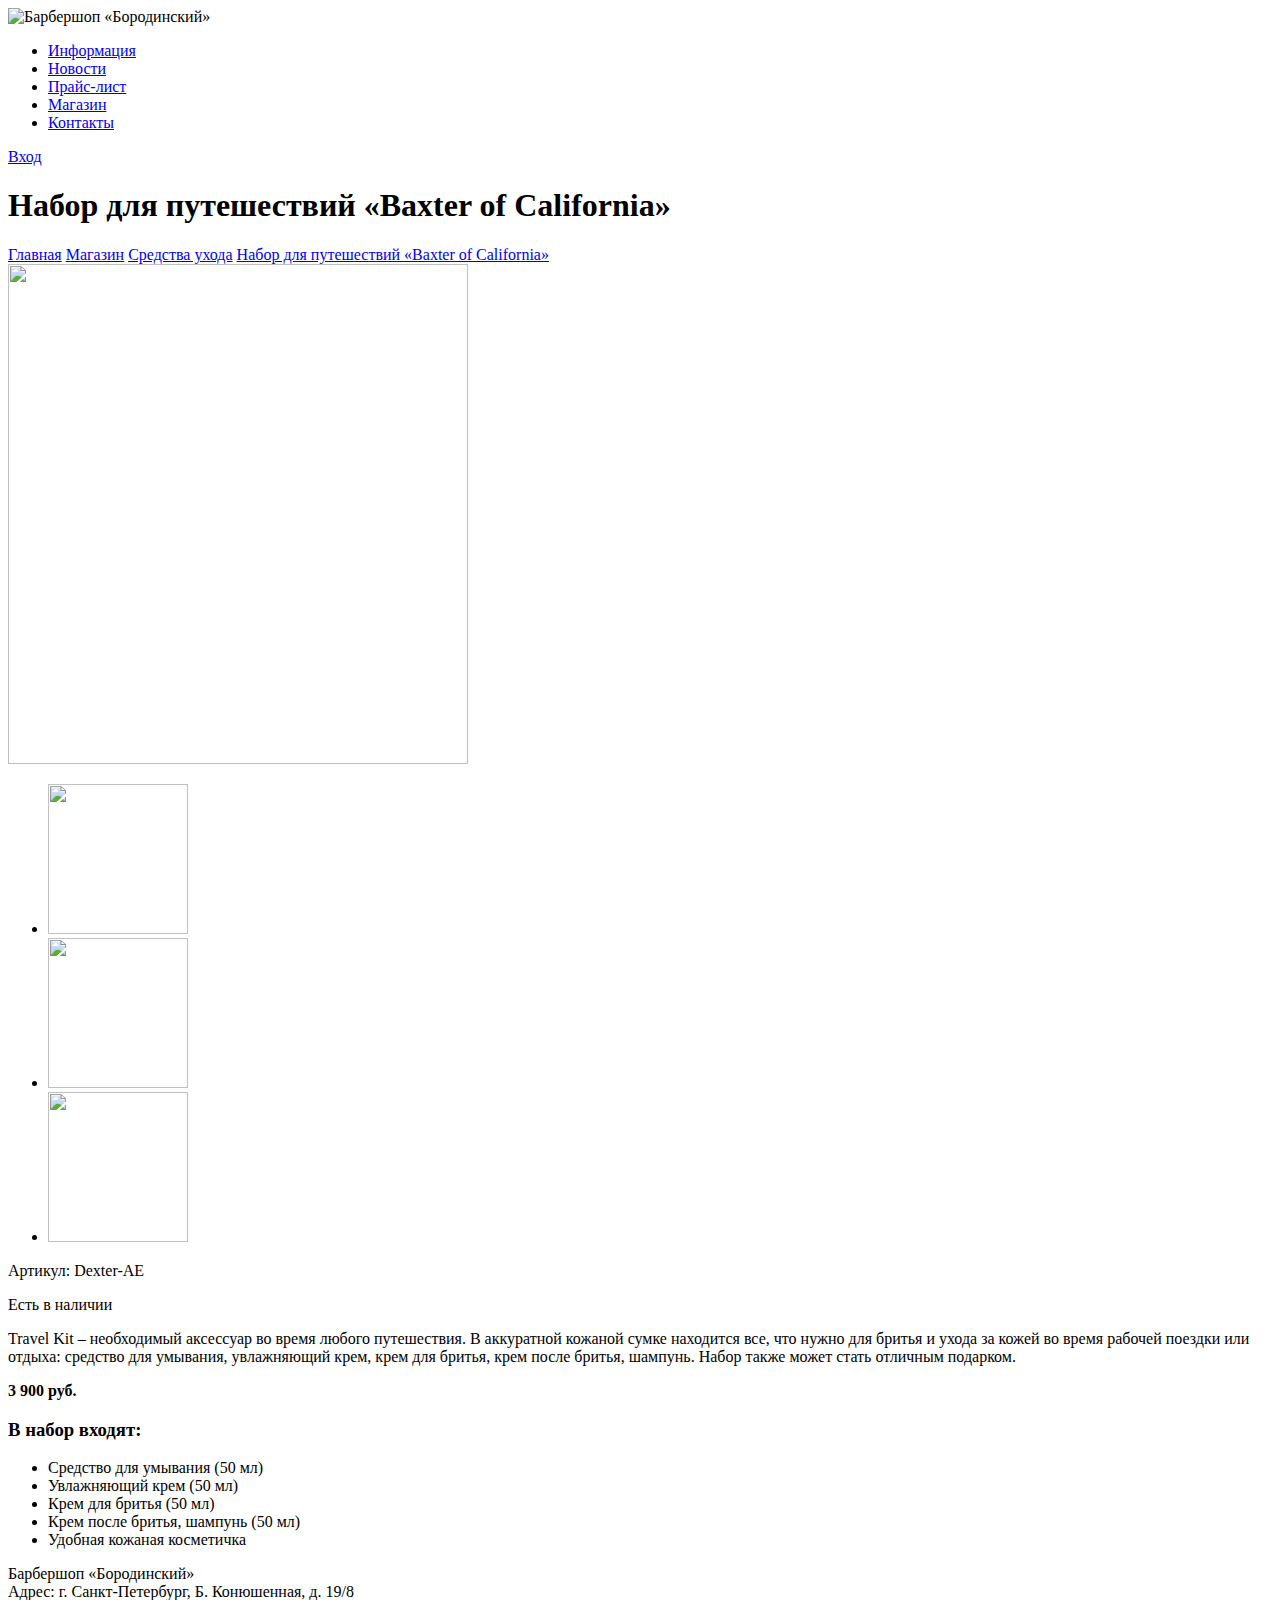
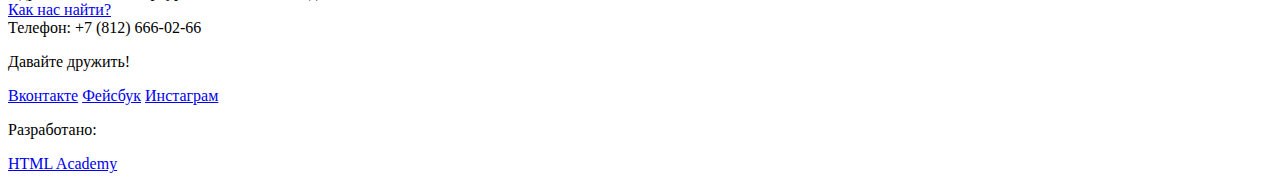
==== catalog-item.html @ a0b76734 "Базовая разметка в catalog-item, catalog, price" ====
<!DOCTYPE html>
<html lang="ru">
  <head>
    <meta charset="utf-8">
    <title>Описание товара</title>
  </head>
  <body>
    <header class="header">
      <div class="container">
        <div class="header-logo">
          <img src="http://placehold.it/130x30" width="130" height="30" alt="Барбершоп &laquo;Бородинский&raquo;">
        </div>
        <nav class="header-navigation">
          <ul>
            <li>
              <a href="#">Информация</a>
            </li>
            <li>
              <a href="#">Новости</a>
            </li>
            <li>
              <a href="#">Прайс-лист</a>
            </li>
            <li>
              <a href="#">Магазин</a>
            </li>
            <li>
              <a href="#">Контакты</a>
            </li>
          </ul>
         </nav>
        <div class="user-block">
          <a class="login" href="#">Вход</a>
        </div>
      </div>
    </header>
    <main class="container">
      <h1>Набор для путешествий &laquo;Baxter of California&raquo;</h1>
      <div class="breadcrumbs">
        <a href="#">Главная</a>
        <a href="#">Магазин</a>
        <a href="#">Средства ухода</a>
        <a class="active" href="#">Набор для путешествий &laquo;Baxter of California&raquo;</a>
      </div>
      <section class="gallery">
        <div class="big-photo">
          <img src="http://placehold.it/460x500" alt="" width="460" height="500">
        </div>
        <ul>
          <li>
            <a href="#"><img src="http://placehold.it/140x150" alt="" width="140" height="150"></a>
          </li>
          <li>
            <a href="#"><img src="http://placehold.it/140x150" alt="" width="140" height="150"</a>
          </li>
          <li>
            <a href="#"><img src="http://placehold.it/140x150" alt="" width="140" height="150"></a>
          </li>
        </ul>
      </section>
      <section class="item-description">
        <p class="item-article">Артикул: Dexter-AE</p>
        <p>Есть в наличии</p>
        <p>Travel Kit – необходимый аксессуар во время любого путешествия.
        В аккуратной кожаной сумке находится все, что нужно для бритья и ухода за кожей во время рабочей поездки или отдыха:
        средство для умывания, увлажняющий крем, крем для бритья, крем после бритья, шампунь.
        Набор также может стать отличным подарком.</p>
        <div class="item-price">
          <b>3 900 руб.</b>
          <a href="#"></a>
        </div>
      </section>
      <section class="item-products">
        <h3>В набор входят:</h3>
        <ul>
          <li>Средство для умывания (50 мл)</li>
          <li>Увлажняющий крем (50 мл)</li>
          <li>Крем для бритья (50 мл)</li>
          <li>Крем после бритья, шампунь (50 мл)</li>
          <li>Удобная кожаная косметичка</li>
        </ul>
      </section>
    </main>
    <footer class="main-footer">
      <div class="container">
        <section class="footer-contacts">
          Барбершоп &laquo;Бородинский&raquo;<br>
          Адрес: г. Санкт-Петербург, Б. Конюшенная, д. 19/8<br>
          <a href="#">Как нас найти?</a><br>
          Телефон: +7 (812) 666-02-66
        </section>
        <section class="footer-social">
          <p>Давайте дружить!</p>
          <a class="social-btn social-btn-vk" href="#">Вконтакте</a>
          <a class="social-btn social-btn-fb" href="#">Фейсбук</a>
          <a class="social-btn social-btn-inst" href="#">Инстаграм</a>
        </section>
        <section class="footer-copyright">
          <p>Разработано:</p>
          <a class="btn" href="https://htmlacademy.ru">HTML Academy</a>
        </section>
      </div>
    </footer>
  </body>
</html>
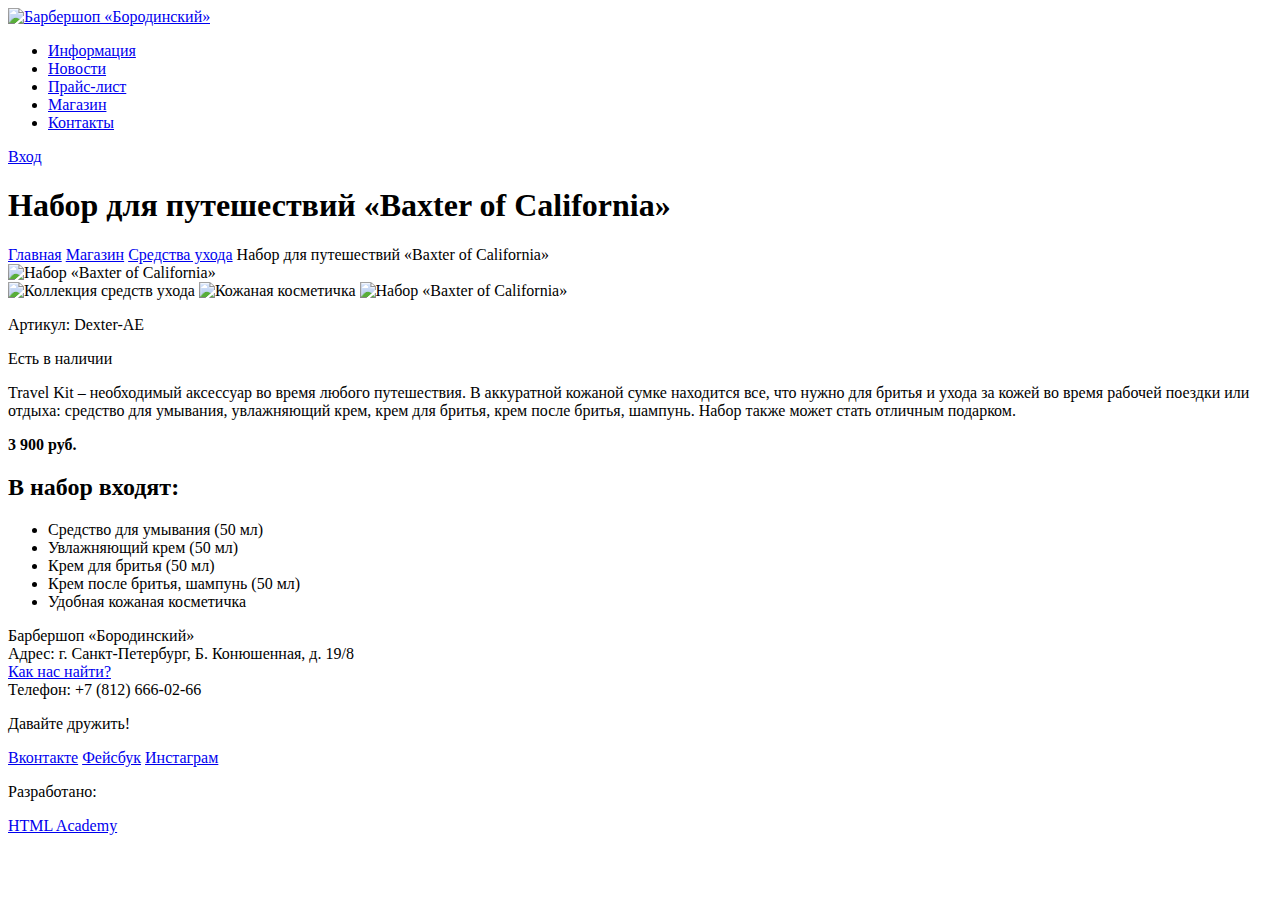
==== commit b90da3a7: "Исправления по замечаниям наставника (ссылки, alt и еще много всего)" ====
--- a/catalog-item.html
+++ b/catalog-item.html
@@ -2,13 +2,15 @@
 <html lang="ru">
   <head>
     <meta charset="utf-8">
-    <title>Описание товара</title>
+    <title>Набор для путешествий &laquo;Baxter of California&raquo;</title>
   </head>
   <body>
     <header class="header">
       <div class="container">
         <div class="header-logo">
-          <img src="http://placehold.it/130x30" width="130" height="30" alt="Барбершоп &laquo;Бородинский&raquo;">
+          <a href="index.html">
+            <img src="http://placehold.it/130x30" width="130" height="30" alt="Барбершоп &laquo;Бородинский&raquo;">
+          </a>
         </div>
         <nav class="header-navigation">
           <ul>
@@ -19,10 +21,10 @@
               <a href="#">Новости</a>
             </li>
             <li>
-              <a href="#">Прайс-лист</a>
+              <a href="price.html">Прайс-лист</a>
             </li>
             <li>
-              <a href="#">Магазин</a>
+              <a class="active" href="catalog.html">Магазин</a>
             </li>
             <li>
               <a href="#">Контакты</a>
@@ -37,26 +39,18 @@
     <main class="container">
       <h1>Набор для путешествий &laquo;Baxter of California&raquo;</h1>
       <div class="breadcrumbs">
-        <a href="#">Главная</a>
-        <a href="#">Магазин</a>
+        <a href="index.html">Главная</a>
+        <a href="catalog.html">Магазин</a>
         <a href="#">Средства ухода</a>
-        <a class="active" href="#">Набор для путешествий &laquo;Baxter of California&raquo;</a>
+        <a class="active">Набор для путешествий &laquo;Baxter of California&raquo;</a>
       </div>
       <section class="gallery">
-        <div class="big-photo">
-          <img src="http://placehold.it/460x500" alt="" width="460" height="500">
+        <img src="http://placehold.it/460x500" alt="Набор &laquo;Baxter of California&raquo;" width="460" height="500">
+        <div class="thumbs">
+          <img src="http://placehold.it/140x150" alt="Коллекция средств ухода" width="140" height="150">
+          <img src="http://placehold.it/140x150" alt="Кожаная косметичка" width="140" height="150">
+          <img src="http://placehold.it/140x150" alt="Набор &laquo;Baxter of California&raquo;" width="140" height="150">
         </div>
-        <ul>
-          <li>
-            <a href="#"><img src="http://placehold.it/140x150" alt="" width="140" height="150"></a>
-          </li>
-          <li>
-            <a href="#"><img src="http://placehold.it/140x150" alt="" width="140" height="150"</a>
-          </li>
-          <li>
-            <a href="#"><img src="http://placehold.it/140x150" alt="" width="140" height="150"></a>
-          </li>
-        </ul>
       </section>
       <section class="item-description">
         <p class="item-article">Артикул: Dexter-AE</p>
@@ -71,7 +65,7 @@
         </div>
       </section>
       <section class="item-products">
-        <h3>В набор входят:</h3>
+        <h2>В набор входят:</h2>
         <ul>
           <li>Средство для умывания (50 мл)</li>
           <li>Увлажняющий крем (50 мл)</li>
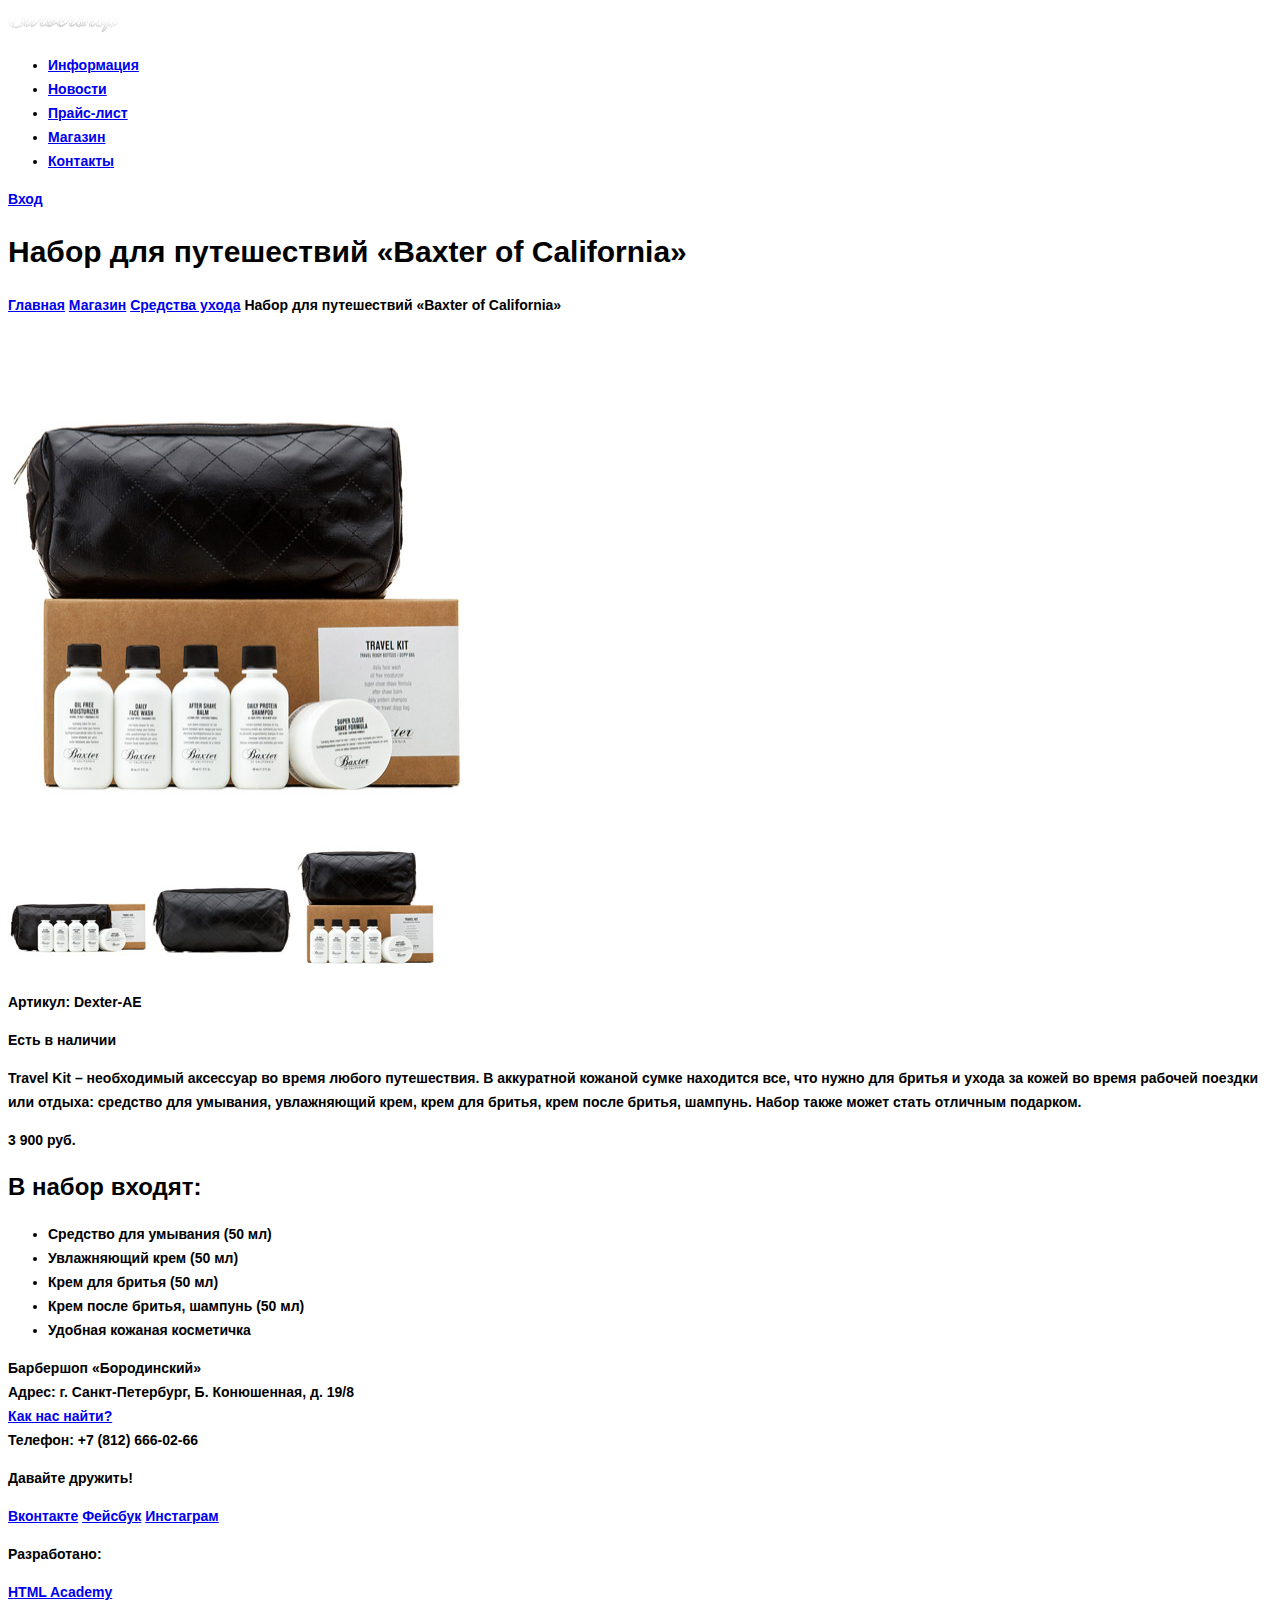
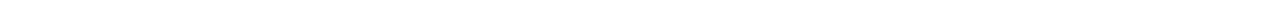
==== commit 89389d8d: "Графика, style.css" ====
--- a/catalog-item.html
+++ b/catalog-item.html
@@ -3,13 +3,14 @@
   <head>
     <meta charset="utf-8">
     <title>Набор для путешествий &laquo;Baxter of California&raquo;</title>
+    <link href="css/style.css" rel="stylesheet">
   </head>
   <body>
     <header class="header">
       <div class="container">
         <div class="header-logo">
           <a href="index.html">
-            <img src="http://placehold.it/130x30" width="130" height="30" alt="Барбершоп &laquo;Бородинский&raquo;">
+            <img src="img/header-logo.png" width="111" height="24" alt="Барбершоп &laquo;Бородинский&raquo;">
           </a>
         </div>
         <nav class="header-navigation">
@@ -45,11 +46,11 @@
         <a class="active">Набор для путешествий &laquo;Baxter of California&raquo;</a>
       </div>
       <section class="gallery">
-        <img src="http://placehold.it/460x500" alt="Набор &laquo;Baxter of California&raquo;" width="460" height="500">
+        <img src="img/item-big-photo.jpg" alt="Набор &laquo;Baxter of California&raquo;" width="460" height="496">
         <div class="thumbs">
-          <img src="http://placehold.it/140x150" alt="Коллекция средств ухода" width="140" height="150">
-          <img src="http://placehold.it/140x150" alt="Кожаная косметичка" width="140" height="150">
-          <img src="http://placehold.it/140x150" alt="Набор &laquo;Baxter of California&raquo;" width="140" height="150">
+          <img src="img/thumbnail-1.jpg" alt="Коллекция средств ухода" width="140" height="149">
+          <img src="img/thumbnail-2.jpg" alt="Кожаная косметичка" width="140" height="149">
+          <img src="img/thumbnail-3.jpg" alt="Набор &laquo;Baxter of California&raquo;" width="140" height="149">
         </div>
       </section>
       <section class="item-description">
--- a/css/style.css
+++ b/css/style.css
@@ -0,0 +1,23 @@
+body {
+  font-size: 14px;
+  line-height: 24px;
+  color: #000000;
+  font-weight: bold;
+  font-family: "PT Sans Narrow", sans-serif;
+}
+
+h1 {
+  font-size: 30px;
+  line-height: 42px;
+  color: #000000;
+  font-weight: bold;
+  font-family: "PT Sans Narrow", sans-serif;
+}
+
+h2 {
+  font-size: 24px;
+  line-height: 30px;
+  color: #000000;
+  font-weight: bold;
+  font-family: "PT Sans Narrow", sans-serif;
+}
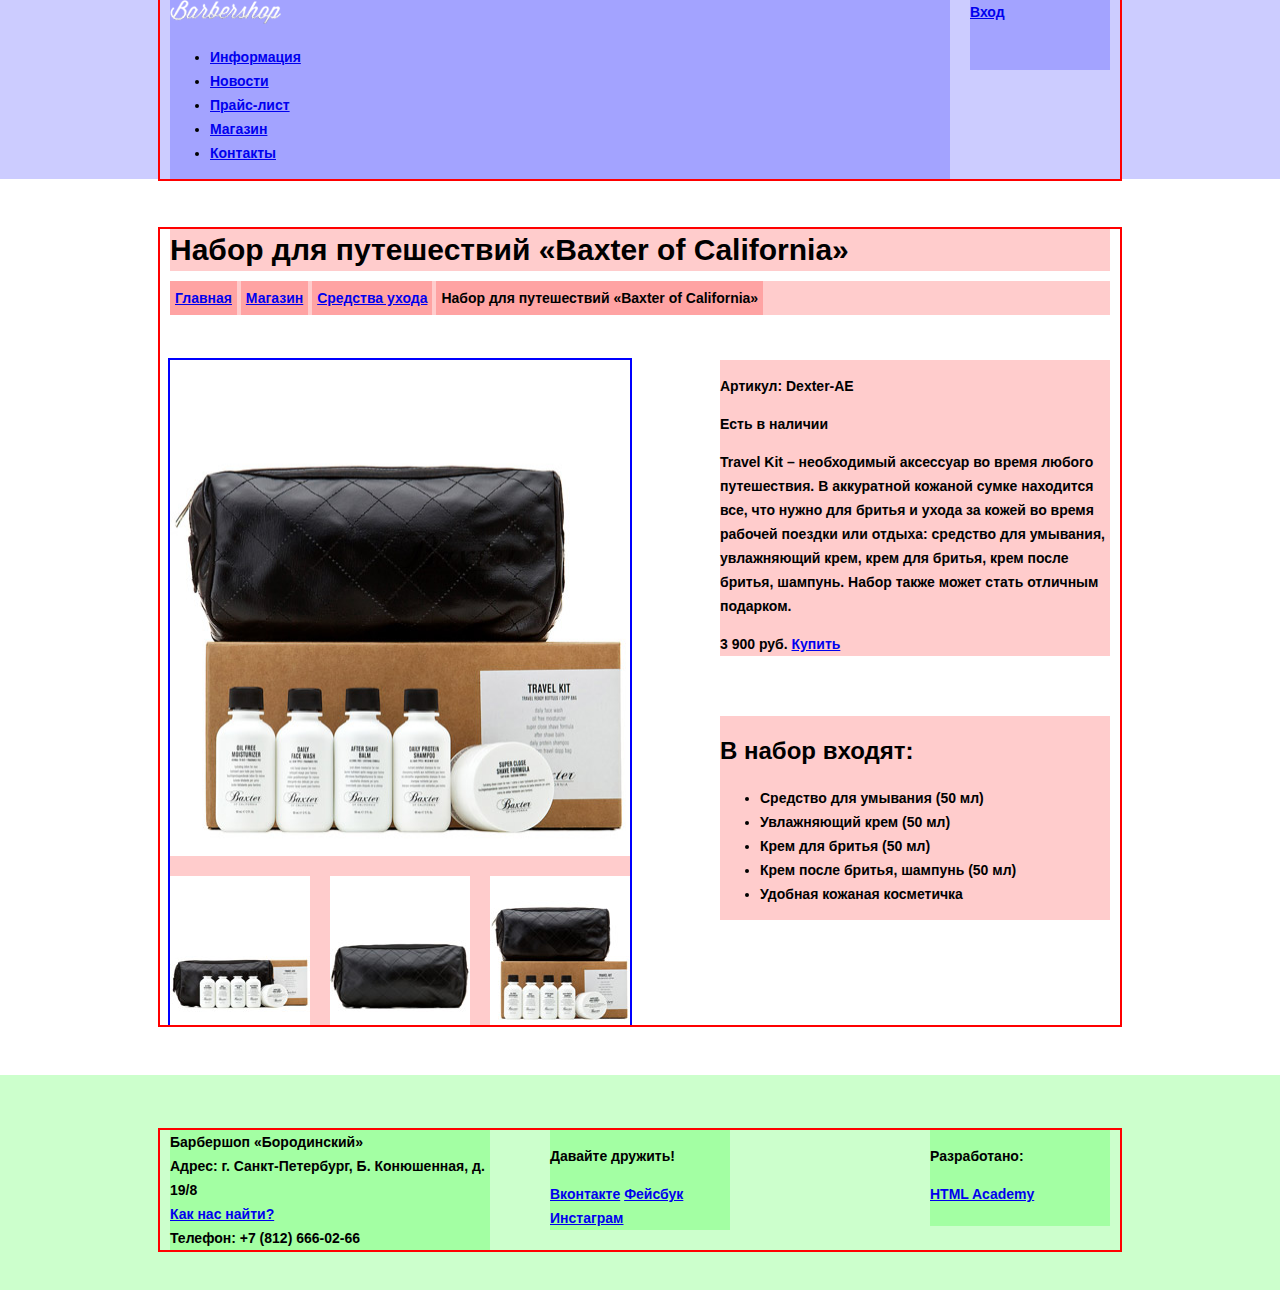
==== commit 4b6cb783: "Сетка для страниц каталога и товара" ====
--- a/catalog-item.html
+++ b/catalog-item.html
@@ -3,17 +3,18 @@
   <head>
     <meta charset="utf-8">
     <title>Набор для путешествий &laquo;Baxter of California&raquo;</title>
+    <link href="css/normalize.css" rel="stylesheet">
     <link href="css/style.css" rel="stylesheet">
   </head>
   <body>
     <header class="header">
-      <div class="container">
-        <div class="header-logo">
-          <a href="index.html">
-            <img src="img/header-logo.png" width="111" height="24" alt="Барбершоп &laquo;Бородинский&raquo;">
-          </a>
-        </div>
+      <div class="container clearfix">
         <nav class="header-navigation">
+          <div class="header-logo">
+            <a href="index.html">
+              <img src="img/header-logo.png" width="111" height="24" alt="Барбершоп &laquo;Бородинский&raquo;">
+            </a>
+          </div>
           <ul>
             <li>
               <a href="#">Информация</a>
@@ -37,7 +38,7 @@
         </div>
       </div>
     </header>
-    <main class="container">
+    <main class="container clearfix">
       <h1>Набор для путешествий &laquo;Baxter of California&raquo;</h1>
       <div class="breadcrumbs">
         <a href="index.html">Главная</a>
@@ -46,11 +47,11 @@
         <a class="active">Набор для путешествий &laquo;Baxter of California&raquo;</a>
       </div>
       <section class="gallery">
-        <img src="img/item-big-photo.jpg" alt="Набор &laquo;Baxter of California&raquo;" width="460" height="496">
+        <img src="img/catalog-item/item-big-photo.jpg" alt="Набор &laquo;Baxter of California&raquo;" width="460" height="496">
         <div class="thumbs">
-          <img src="img/thumbnail-1.jpg" alt="Коллекция средств ухода" width="140" height="149">
-          <img src="img/thumbnail-2.jpg" alt="Кожаная косметичка" width="140" height="149">
-          <img src="img/thumbnail-3.jpg" alt="Набор &laquo;Baxter of California&raquo;" width="140" height="149">
+          <img src="img/catalog-item/thumbnail-1.jpg" alt="Коллекция средств ухода" width="140" height="149">
+          <img src="img/catalog-item/thumbnail-2.jpg" alt="Кожаная косметичка" width="140" height="149">
+          <img src="img/catalog-item/thumbnail-3.jpg" alt="Набор &laquo;Baxter of California&raquo;" width="140" height="149">
         </div>
       </section>
       <section class="item-description">
@@ -62,7 +63,7 @@
         Набор также может стать отличным подарком.</p>
         <div class="item-price">
           <b>3 900 руб.</b>
-          <a href="#"></a>
+          <a href="#">Купить</a>
         </div>
       </section>
       <section class="item-products">
@@ -77,7 +78,7 @@
       </section>
     </main>
     <footer class="main-footer">
-      <div class="container">
+      <div class="container clearfix">
         <section class="footer-contacts">
           Барбершоп &laquo;Бородинский&raquo;<br>
           Адрес: г. Санкт-Петербург, Б. Конюшенная, д. 19/8<br>
--- a/css/style.css
+++ b/css/style.css
@@ -1,4 +1,6 @@
 body {
+  margin: 0;
+  padding: 0;
   font-size: 14px;
   line-height: 24px;
   color: #000000;
@@ -7,17 +9,191 @@
 }
 
 h1 {
+  margin: 0;
   font-size: 30px;
   line-height: 42px;
-  color: #000000;
-  font-weight: bold;
-  font-family: "PT Sans Narrow", sans-serif;
 }
 
 h2 {
   font-size: 24px;
   line-height: 30px;
+}
+
+.clearfix::after {
+  content: "";
+  display: block;
+  clear: both;
+}
+
+.container {
+  width: 940px;
+  margin: 0 auto;
+  padding: 0 10px;
+  outline: 2px solid red;
+}
+
+.header {
+  margin-bottom: 50px;
+  background-color: rgba(0, 0, 255, 0.2);
+}
+
+.header-navigation {
+  float: left;
+  width: 780px;
+  background-color: rgba(0, 0, 255, 0.2);
+}
+
+.user-block {
+  float: right;
+  width: 140px;
+  min-height: 70px;
+  background-color: rgba(0, 0, 255, 0.2);
+}
+
+.container h1 {
+  margin-bottom: 10px;
+  background-color: rgba(255, 0, 0, 0.2);
+}
+
+.breadcrumbs {
+  margin-bottom: 45px;
+  background-color: rgba(255, 0, 0, 0.2);
+}
+
+.breadcrumbs a {
+  display: inline-block;
+  padding: 5px;
+  background-color: rgba(255, 0, 0, 0.2);
+}
+
+.gallery {
+  float: left;
+  width: 460px;
+  outline: 2px solid blue;
+  background-color: rgba(255, 0, 0, 0.2);
+}
+.gallery > img {
+  display: block;
+  margin-bottom: 20px;
+}
+
+.thumbs {
+  font-size: 0;
+  line-height: 0;
+}
+
+.thumbs img {
+  margin-right: 20px;
+}
+
+.thumbs img:last-child {
+  margin-right: 0;
+}
+
+.item-description {
+  float: right;
+  width:390px;
+  margin-bottom: 60px;
+  background-color: rgba(255, 0, 0, 0.2);
+}
+
+.item-products {
+  float: right;
+  width:390px;
+  background-color: rgba(255, 0, 0, 0.2);
+}
+
+.filter-form {
+  background-color: rgba(255, 0, 0, 0.2);
+}
+
+.filter-form form {
+  float:left;
+  width: 220px;
+  margin-right: 20px;
+  outline: 2px solid red;
+}
+
+.found-items {
+  float: right;
+  width: 700px;
+  outline: 2px solid blue;
+  font-size: 0;
+}
+
+.catalog-item h2 {
+  font-size: 14px;
+  line-height: 18px;
+}
+
+.found-items .catalog-item {
+  display: inline-block;
+  vertical-align: top;
+  width: 220px;
+  height: 290px;
+  margin-right: 20px;
+  margin-bottom: 20px;
+  outline: 1px solid black;
+  font-size: 14px;
+}
+
+.found-items .catalog-item:nth-child(3n) {
+  margin-right: 0;
+}
+
+.paginator {
+  margin-top: 25px;
+  font-size: 0px;
+  background-color: rgba(0, 0, 255, 0.3);
+}
+
+.paginator a {
+  display: inline-block;
+  margin-right: 7px;
+  height: 21px;
+  min-width: 21px;
+  padding: 11px;
+  text-align: center;
+  vertical-align: middle;
+  line-height: 18px;
+  text-decoration: none;
+  font-size: 14px;
+  color: #ffffff;
+  background-color: #000000;
+}
+
+.paginator .current {
   color: #000000;
-  font-weight: bold;
-  font-family: "PT Sans Narrow", sans-serif;
+  background-color: #ffffff;
 }
+
+.main-footer {
+  margin-top: 50px;
+  padding-top: 55px;
+  padding-bottom: 40px;
+  background-color: rgba(0, 255, 0, 0.2);
+}
+
+.footer-contacts {
+  float: left;
+  width: 320px;
+  margin-right: 60px;
+  background-color: rgba(0, 255, 0, 0.2);
+  min-height: 96px;
+}
+
+.footer-social {
+  float: left;
+  width: 180px;
+  background-color: rgba(0, 255, 0, 0.2);
+  min-height: 96px;
+}
+
+
+.footer-copyright {
+  float: right;
+  width: 180px;
+  min-height: 90px;
+  background-color: rgba(0, 255, 0, 0.2);
+  min-height: 96px;
+}
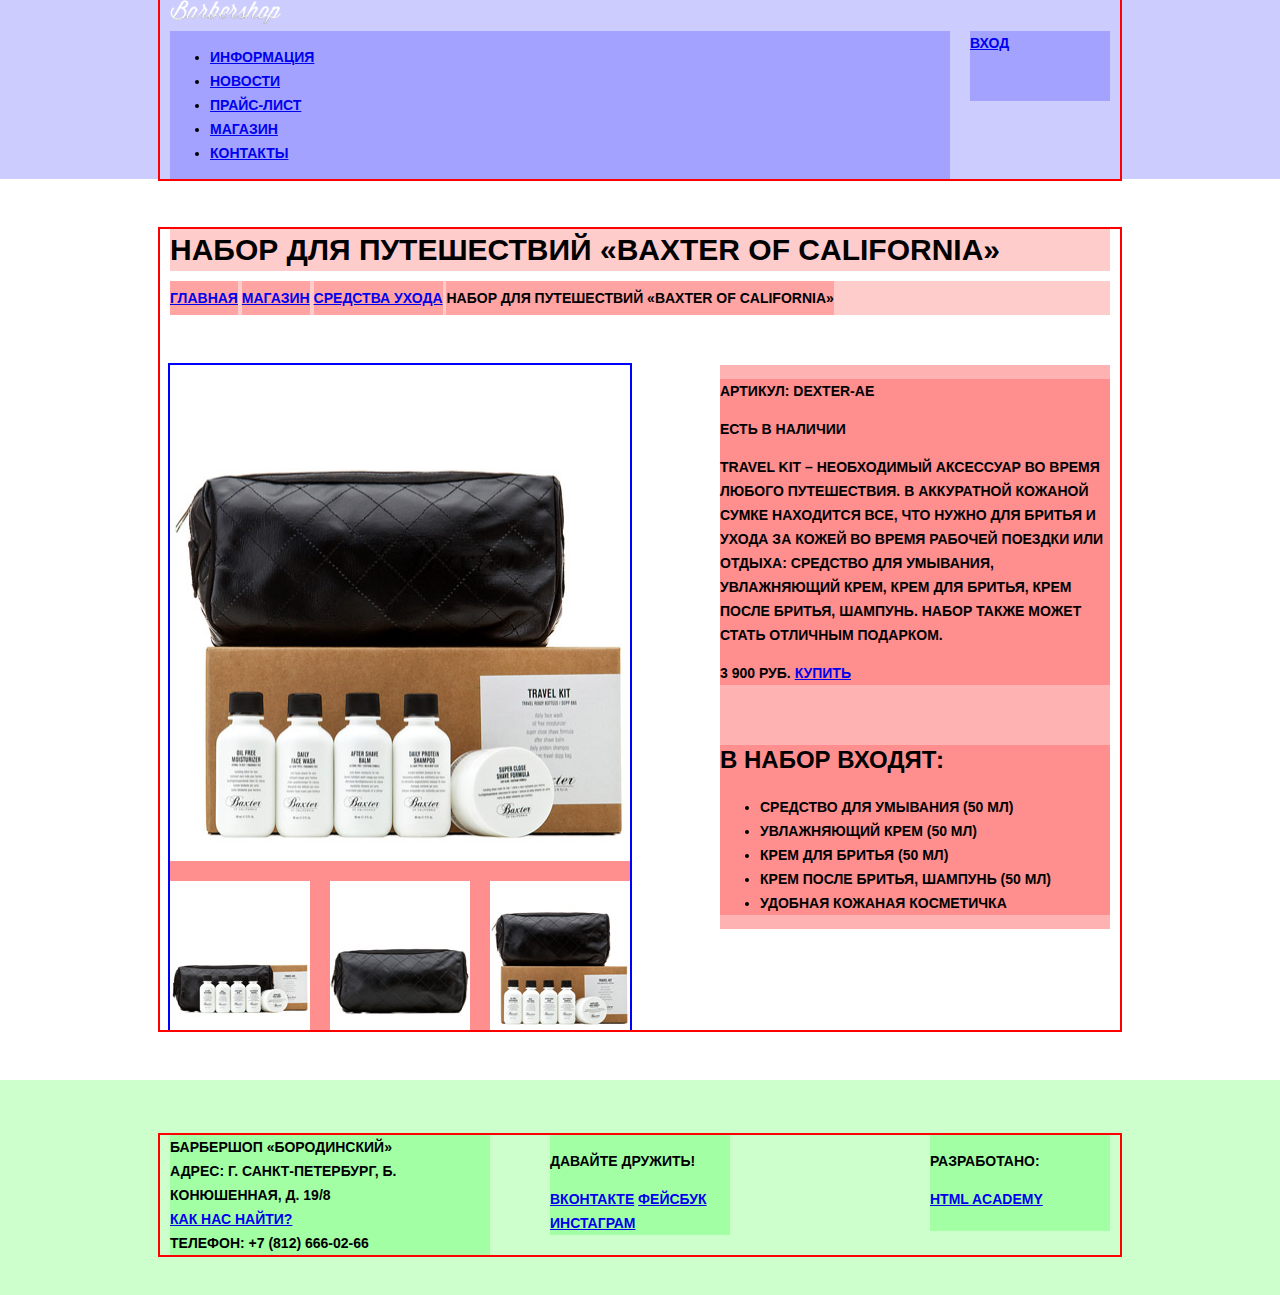
==== commit f179aa94: "Вёрстка price.html и правки по замечаниям" ====
--- a/catalog-item.html
+++ b/catalog-item.html
@@ -9,12 +9,12 @@
   <body>
     <header class="header">
       <div class="container clearfix">
+        <div class="header-logo">
+          <a href="index.html">
+            <img src="img/header-logo.png" width="111" height="24" alt="Барбершоп &laquo;Бородинский&raquo;">
+          </a>
+        </div>
         <nav class="header-navigation">
-          <div class="header-logo">
-            <a href="index.html">
-              <img src="img/header-logo.png" width="111" height="24" alt="Барбершоп &laquo;Бородинский&raquo;">
-            </a>
-          </div>
           <ul>
             <li>
               <a href="#">Информация</a>
@@ -39,43 +39,45 @@
       </div>
     </header>
     <main class="container clearfix">
-      <h1>Набор для путешествий &laquo;Baxter of California&raquo;</h1>
-      <div class="breadcrumbs">
-        <a href="index.html">Главная</a>
-        <a href="catalog.html">Магазин</a>
-        <a href="#">Средства ухода</a>
-        <a class="active">Набор для путешествий &laquo;Baxter of California&raquo;</a>
-      </div>
+      <h1 class="main-title">Набор для путешествий &laquo;Baxter of California&raquo;</h1>
+      <ul class="breadcrumbs">
+        <li><a href="index.html">Главная</a></li>
+        <li><a href="catalog.html">Магазин</a></li>
+        <li><a href="#">Средства ухода</a></li>
+        <li><a class="active">Набор для путешествий &laquo;Baxter of California&raquo;</a></li>
+      </ul>
       <section class="gallery">
-        <img src="img/catalog-item/item-big-photo.jpg" alt="Набор &laquo;Baxter of California&raquo;" width="460" height="496">
+        <img class="big-photo" src="img/catalog-item/item-big-photo.jpg" alt="Набор &laquo;Baxter of California&raquo;" width="460" height="496">
         <div class="thumbs">
           <img src="img/catalog-item/thumbnail-1.jpg" alt="Коллекция средств ухода" width="140" height="149">
           <img src="img/catalog-item/thumbnail-2.jpg" alt="Кожаная косметичка" width="140" height="149">
           <img src="img/catalog-item/thumbnail-3.jpg" alt="Набор &laquo;Baxter of California&raquo;" width="140" height="149">
         </div>
       </section>
-      <section class="item-description">
-        <p class="item-article">Артикул: Dexter-AE</p>
-        <p>Есть в наличии</p>
-        <p>Travel Kit – необходимый аксессуар во время любого путешествия.
-        В аккуратной кожаной сумке находится все, что нужно для бритья и ухода за кожей во время рабочей поездки или отдыха:
-        средство для умывания, увлажняющий крем, крем для бритья, крем после бритья, шампунь.
-        Набор также может стать отличным подарком.</p>
-        <div class="item-price">
-          <b>3 900 руб.</b>
-          <a href="#">Купить</a>
-        </div>
-      </section>
-      <section class="item-products">
-        <h2>В набор входят:</h2>
-        <ul>
-          <li>Средство для умывания (50 мл)</li>
-          <li>Увлажняющий крем (50 мл)</li>
-          <li>Крем для бритья (50 мл)</li>
-          <li>Крем после бритья, шампунь (50 мл)</li>
-          <li>Удобная кожаная косметичка</li>
-        </ul>
-      </section>
+      <div class="item-about">
+        <section class="item-description">
+          <p class="item-article">Артикул: Dexter-AE</p>
+          <p class="item-available">Есть в наличии</p>
+          <p class="item-features">Travel Kit – необходимый аксессуар во время любого путешествия.
+          В аккуратной кожаной сумке находится все, что нужно для бритья и ухода за кожей во время рабочей поездки или отдыха:
+          средство для умывания, увлажняющий крем, крем для бритья, крем после бритья, шампунь.
+          Набор также может стать отличным подарком.</p>
+          <div class="item-price">
+            <b>3 900 руб.</b>
+            <a href="#">Купить</a>
+          </div>
+        </section>
+        <section class="item-products">
+          <h2>В набор входят:</h2>
+          <ul>
+            <li>Средство для умывания (50 мл)</li>
+            <li>Увлажняющий крем (50 мл)</li>
+            <li>Крем для бритья (50 мл)</li>
+            <li>Крем после бритья, шампунь (50 мл)</li>
+            <li>Удобная кожаная косметичка</li>
+          </ul>
+        </section>
+      </div>
     </main>
     <footer class="main-footer">
       <div class="container clearfix">
--- a/css/style.css
+++ b/css/style.css
@@ -6,6 +6,7 @@
   color: #000000;
   font-weight: bold;
   font-family: "PT Sans Narrow", sans-serif;
+  text-transform: uppercase;
 }
 
 h1 {
@@ -21,7 +22,7 @@
 
 .clearfix::after {
   content: "";
-  display: block;
+  display: table;
   clear: both;
 }
 
@@ -50,56 +51,72 @@
   background-color: rgba(0, 0, 255, 0.2);
 }
 
-.container h1 {
+.main-title {
   margin-bottom: 10px;
   background-color: rgba(255, 0, 0, 0.2);
 }
 
 .breadcrumbs {
-  margin-bottom: 45px;
+  padding: 0;
+  margin: 0;
+  margin-bottom: 50px;
+  background-color: rgba(255, 0, 0, 0.2);
+}
+
+.breadcrumbs li {
+  display: inline-block;
+  vertical-align: top;
+  padding: 0px;
   background-color: rgba(255, 0, 0, 0.2);
 }
 
 .breadcrumbs a {
-  display: inline-block;
-  padding: 5px;
-  background-color: rgba(255, 0, 0, 0.2);
+  display: block;
+  padding: 5px 0;
 }
 
 .gallery {
   float: left;
-  width: 460px;
   outline: 2px solid blue;
-  background-color: rgba(255, 0, 0, 0.2);
-}
-.gallery > img {
+  max-width: 500px;
+  background-color: rgba(255, 0, 0, 0.2);
+}
+
+.gallery .big-photo {
   display: block;
-  margin-bottom: 20px;
+  margin: 0 auto;
 }
 
 .thumbs {
   font-size: 0;
   line-height: 0;
+  text-align: center;
+  background-color: rgba(255, 0, 0, 0.3);
 }
 
 .thumbs img {
+  display: inline-block;
+  vertical-align: top;
   margin-right: 20px;
-}
-
-.thumbs img:last-child {
+  margin-top: 20px;
+}
+
+.thumbs img:nth-child(3n) {
   margin-right: 0;
 }
 
+.item-about {
+  float: right;
+  width:390px;
+  background-color: rgba(255, 0, 0, 0.3);
+}
+
 .item-description {
-  float: right;
-  width:390px;
   margin-bottom: 60px;
   background-color: rgba(255, 0, 0, 0.2);
 }
 
 .item-products {
-  float: right;
-  width:390px;
   background-color: rgba(255, 0, 0, 0.2);
 }
 
@@ -116,7 +133,7 @@
 
 .found-items {
   float: right;
-  width: 700px;
+  max-width: 700px;
   outline: 2px solid blue;
   font-size: 0;
 }
@@ -129,8 +146,9 @@
 .found-items .catalog-item {
   display: inline-block;
   vertical-align: top;
-  width: 220px;
-  height: 290px;
+  overflow: hidden;
+  max-width: 220px;
+  min-height: 290px;
   margin-right: 20px;
   margin-bottom: 20px;
   outline: 1px solid black;
@@ -167,6 +185,94 @@
   background-color: #ffffff;
 }
 
+.title {
+  margin-top: -10px;
+  margin-bottom: 63px;
+  padding: 0;
+  font-size: 48px;
+  line-height: 48px;
+  text-align: center;
+  background-color: rgba(255, 0, 0, 0.3);
+}
+
+.price-content {
+  background-color: rgba(255, 0, 0, 0.2);
+}
+
+.price-content-left {
+  float: left;
+  width: 240px;
+  outline: 2px solid red;
+}
+
+.products-list {
+  margin: 0;
+  margin-top: -7px;
+  padding: 0;
+  list-style: none;
+}
+
+.products-list li {
+  margin-bottom: 14px;
+}
+
+.price-content-right {
+  float: right;
+  width: 460px;
+  outline: 2px solid red;
+}
+
+.price-list {
+  width: 100%;
+  border-collapse: collapse;
+}
+
+.price-list td {
+  width: 50%;
+  border: 2px solid black;
+}
+
+tr td:first-child {
+  padding-top: 10px;
+  padding-bottom: 10px;
+  padding-left: 15px;
+  line-height: 19px;
+}
+
+tr td:last-child {
+  text-align: center;
+}
+
+.price-content-bottom {
+  outline: 2px solid red;
+  margin-top: 50px;
+}
+
+.paragraph-left, .paragraph-right {
+  display: block;
+  width: 390px;
+  float: left;
+  padding: 0;
+  margin-top: -7px;
+  background-color: rgba(255, 0, 0, 0.5);
+}
+
+.paragraph-left {
+  margin-right: 90px;
+}
+
+.paragraph-right {
+  width: 380px;
+}
+
+.price-content-left h2,
+.price-content-right h2,
+.price-content-bottom h2 {
+  margin: 0;
+  margin-bottom: 33px;
+  background-color: rgba(255, 0, 0, 0.5);
+}
+
 .main-footer {
   margin-top: 50px;
   padding-top: 55px;
@@ -189,7 +295,6 @@
   min-height: 96px;
 }
 
-
 .footer-copyright {
   float: right;
   width: 180px;
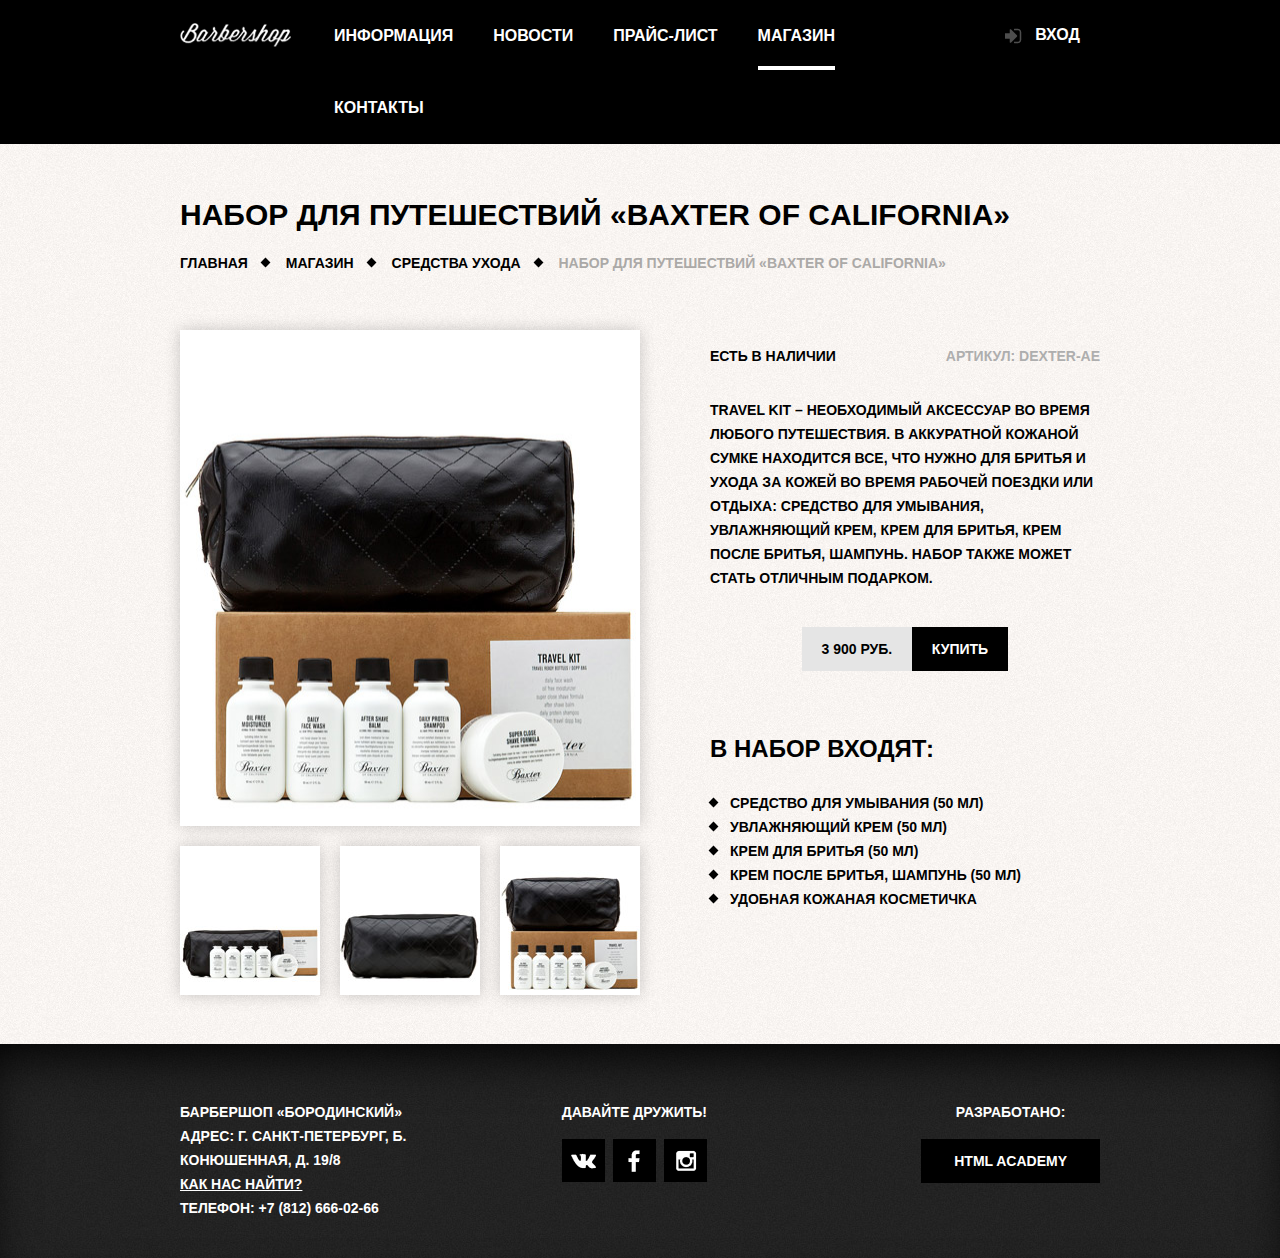
==== commit 79f47733: "Оформление декоративных элементов и состояний ссылок и кнопок." ====
--- a/catalog-item.html
+++ b/catalog-item.html
@@ -38,45 +38,47 @@
         </div>
       </div>
     </header>
-    <main class="container clearfix">
-      <h1 class="main-title">Набор для путешествий &laquo;Baxter of California&raquo;</h1>
-      <ul class="breadcrumbs">
-        <li><a href="index.html">Главная</a></li>
-        <li><a href="catalog.html">Магазин</a></li>
-        <li><a href="#">Средства ухода</a></li>
-        <li><a class="active">Набор для путешествий &laquo;Baxter of California&raquo;</a></li>
-      </ul>
-      <section class="gallery">
-        <img class="big-photo" src="img/catalog-item/item-big-photo.jpg" alt="Набор &laquo;Baxter of California&raquo;" width="460" height="496">
-        <div class="thumbs">
-          <img src="img/catalog-item/thumbnail-1.jpg" alt="Коллекция средств ухода" width="140" height="149">
-          <img src="img/catalog-item/thumbnail-2.jpg" alt="Кожаная косметичка" width="140" height="149">
-          <img src="img/catalog-item/thumbnail-3.jpg" alt="Набор &laquo;Baxter of California&raquo;" width="140" height="149">
-        </div>
-      </section>
-      <div class="item-about">
-        <section class="item-description">
-          <p class="item-article">Артикул: Dexter-AE</p>
-          <p class="item-available">Есть в наличии</p>
-          <p class="item-features">Travel Kit – необходимый аксессуар во время любого путешествия.
-          В аккуратной кожаной сумке находится все, что нужно для бритья и ухода за кожей во время рабочей поездки или отдыха:
-          средство для умывания, увлажняющий крем, крем для бритья, крем после бритья, шампунь.
-          Набор также может стать отличным подарком.</p>
-          <div class="item-price">
-            <b>3 900 руб.</b>
-            <a href="#">Купить</a>
+    <main class="main-catalog-item">
+      <div class="container clearfix">
+        <h1 class="main-title">Набор для путешествий &laquo;Baxter of California&raquo;</h1>
+        <ul class="breadcrumbs">
+          <li><a href="index.html">Главная</a></li>
+          <li><a href="catalog.html">Магазин</a></li>
+          <li><a href="#">Средства ухода</a></li>
+          <li><a class="active">Набор для путешествий &laquo;Baxter of California&raquo;</a></li>
+        </ul>
+        <section class="gallery">
+          <img class="big-photo" src="img/catalog-item/item-big-photo.jpg" alt="Набор &laquo;Baxter of California&raquo;" width="460" height="496">
+          <div class="thumbs">
+            <img src="img/catalog-item/thumbnail-1.jpg" alt="Коллекция средств ухода" width="140" height="149">
+            <img src="img/catalog-item/thumbnail-2.jpg" alt="Кожаная косметичка" width="140" height="149">
+            <img src="img/catalog-item/thumbnail-3.jpg" alt="Набор &laquo;Baxter of California&raquo;" width="140" height="149">
           </div>
         </section>
-        <section class="item-products">
-          <h2>В набор входят:</h2>
-          <ul>
-            <li>Средство для умывания (50 мл)</li>
-            <li>Увлажняющий крем (50 мл)</li>
-            <li>Крем для бритья (50 мл)</li>
-            <li>Крем после бритья, шампунь (50 мл)</li>
-            <li>Удобная кожаная косметичка</li>
-          </ul>
-        </section>
+        <div class="item-about">
+          <section class="item-description">
+            <p class="item-article">Артикул: Dexter-AE</p>
+            <p class="item-available">Есть в наличии</p>
+            <p class="item-features">Travel Kit – необходимый аксессуар во время любого путешествия.
+              В аккуратной кожаной сумке находится все, что нужно для бритья и ухода за кожей во время рабочей поездки или отдыха:
+              средство для умывания, увлажняющий крем, крем для бритья, крем после бритья, шампунь.
+              Набор также может стать отличным подарком.</p>
+            <div class="item-price">
+              <b class="grey">3 900 руб.</b>
+              <a class="btn" href="#">Купить</a>
+            </div>
+          </section>
+          <section class="item-products">
+            <h2>В набор входят:</h2>
+            <ul>
+              <li>Средство для умывания (50 мл)</li>
+              <li>Увлажняющий крем (50 мл)</li>
+              <li>Крем для бритья (50 мл)</li>
+              <li>Крем после бритья, шампунь (50 мл)</li>
+              <li>Удобная кожаная косметичка</li>
+            </ul>
+          </section>
+        </div>
       </div>
     </main>
     <footer class="main-footer">
--- a/css/style.css
+++ b/css/style.css
@@ -1,21 +1,25 @@
 body {
-  margin: 0;
   padding: 0;
+  min-width: 960px;
   font-size: 14px;
   line-height: 24px;
   color: #000000;
   font-weight: bold;
-  font-family: "PT Sans Narrow", sans-serif;
+  font-family: "PT Sans Narrow", "Arial", sans-serif;
   text-transform: uppercase;
 }
 
+*, *::after, *::before {
+  box-sizing: border-box;
+}
+
 h1 {
-  margin: 0;
+  margin-top: 0;
   font-size: 30px;
   line-height: 42px;
 }
 
-h2 {
+h2, .filter-form legend {
   font-size: 24px;
   line-height: 30px;
 }
@@ -30,68 +34,181 @@
   width: 940px;
   margin: 0 auto;
   padding: 0 10px;
-  outline: 2px solid red;
 }
 
 .header {
-  margin-bottom: 50px;
-  background-color: rgba(0, 0, 255, 0.2);
+  color: #ffffff;
+  background-color: #000000;
+}
+
+.header-logo {
+  float: left;
+  margin-top: 23px;
+  margin-right: 23px;
 }
 
 .header-navigation {
   float: left;
-  width: 780px;
-  background-color: rgba(0, 0, 255, 0.2);
+  max-width: 650px;
+}
+
+.header-navigation ul {
+  margin-top: 0;
+  margin-bottom: 0;
+  padding-left: 0;
+  list-style: none;
+  font-size: 0;
+}
+
+.header-navigation li {
+  display: inline-block;
+  font-size: 16px;
+  line-height: 20px;
+  padding: 26px 20px;
+  vertical-align: top;
+}
+
+.header-navigation a {
+  padding-bottom: 22px;
+  color: #ffffff;
+  text-decoration: none;
+}
+
+.header-navigation .active {
+  border-bottom: 4px solid white;
 }
 
 .user-block {
   float: right;
-  width: 140px;
-  min-height: 70px;
-  background-color: rgba(0, 0, 255, 0.2);
-}
+  max-width: 140px;
+}
+
+.login {
+  position: relative;
+  display: inline-block;
+  padding: 25px 20px;
+  padding-left: 50px;
+  font-size: 16px;
+  line-height: 20px;
+  vertical-align: top;
+  color: #ffffff;
+  text-decoration: none;
+}
+
+.login:hover, .header-navigation li:hover {
+  background-color: #242424;
+}
+
+.login::before {
+  content: "";
+  position: absolute;
+  top: 28px;
+  left: 20px;
+  width: 18px;
+  height: 18px;
+  background: transparent url("../img/icons/icon-sprite.png") no-repeat;
+  background-position: -12px 0px;
+  opacity: 0.3;
+}
+
+.login:hover::before {
+  opacity: 1;
+}
+
+.btn {
+  display: inline-block;
+  margin-right: 16px;
+  padding: 10px 33px;
+  font-weight: 700;
+  font-size: 14px;
+  line-height: 24px;
+  font-family: "PT Sans Narrow", "Arial", sans-serif;
+  vertical-align: top;
+  text-align: center;
+  color: #ffffff;
+  text-transform: uppercase;
+  text-decoration: none;
+  background-color: #000000;
+  border: none;
+  outline: none;
+  cursor: pointer;
+}
+
+main {
+  padding-top: 50px;
+  background: #ffffff url("../img/background-main.jpg");
+}
+
+main.main-catalog-item, main.main-catalog {
+  padding-bottom: 49px;
+}
+
+main.main-price {
+  padding-bottom: 77px;
+}
+
 
 .main-title {
   margin-bottom: 10px;
-  background-color: rgba(255, 0, 0, 0.2);
 }
 
 .breadcrumbs {
-  padding: 0;
-  margin: 0;
+  padding-left: 0;
+  margin-top: 0;
   margin-bottom: 50px;
-  background-color: rgba(255, 0, 0, 0.2);
 }
 
 .breadcrumbs li {
+  position: relative;
   display: inline-block;
   vertical-align: top;
-  padding: 0px;
-  background-color: rgba(255, 0, 0, 0.2);
+  padding-right: 21px;
+  margin-right: 13px;
+}
+
+.breadcrumbs li:last-child {
+  margin-right: 0;
+  padding-right: 0;
+}
+
+.breadcrumbs li:not(:last-child)::after {
+  position: absolute;
+  content: "";
+  width: 7px;
+  height: 7px;
+  background-color: black;
+  transform: rotate(45deg);
+  top: 50%;
+  margin-top: -4px;
+  right: 0;
 }
 
 .breadcrumbs a {
   display: block;
   padding: 5px 0;
+  color: inherit;
+  text-decoration: none;
+}
+
+.breadcrumbs .active {
+  color: #aba9a7;
 }
 
 .gallery {
   float: left;
-  outline: 2px solid blue;
   max-width: 500px;
-  background-color: rgba(255, 0, 0, 0.2);
 }
 
 .gallery .big-photo {
   display: block;
   margin: 0 auto;
+  box-shadow: 0 0 15px 0 rgba(0, 0, 0, 0.2);
 }
 
 .thumbs {
   font-size: 0;
   line-height: 0;
   text-align: center;
-  background-color: rgba(255, 0, 0, 0.3);
 }
 
 .thumbs img {
@@ -99,6 +216,7 @@
   vertical-align: top;
   margin-right: 20px;
   margin-top: 20px;
+  box-shadow: 0 0 15px 0 rgba(0, 0, 0, 0.2);
 }
 
 .thumbs img:nth-child(3n) {
@@ -108,39 +226,240 @@
 .item-about {
   float: right;
   width:390px;
-  background-color: rgba(255, 0, 0, 0.3);
 }
 
 .item-description {
-  margin-bottom: 60px;
-  background-color: rgba(255, 0, 0, 0.2);
-}
-
-.item-products {
-  background-color: rgba(255, 0, 0, 0.2);
-}
-
-.filter-form {
-  background-color: rgba(255, 0, 0, 0.2);
+  position: relative;
+  margin-bottom: 63px;
+}
+
+.item-article {
+  position: absolute;
+  top: 0;
+  right: 0;
+  margin-top: 0;
+  color: #aeaeae;
+}
+
+.item-available {
+  margin-bottom: 30px;
+}
+
+.item-features {
+  margin-bottom: 37px;
+}
+
+.item-price {
+  font-size: 0;
+}
+
+.item-price .btn {
+  margin-right: 0;
+}
+
+.btn:hover, .btn:active {
+  background-color: #663d15;
+}
+
+.grey {
+  display: inline-block;
+  vertical-align: top;
+  font-size: 14px;
+  background-color: #e5e5e5;
+  padding: 10px 30px;
+}
+
+.item-products h2 {
+  margin-bottom: 27px;
+}
+
+.item-products ul {
+  margin-top: 0;
+  padding-left: 0;
+  list-style: none;
+}
+
+.item-products li {
+  position: relative;
+  padding-left: 20px;
+}
+
+.item-products li::before {
+  content: "";
+  position: absolute;
+  width: 7px;
+  height: 7px;
+  top: 50%;
+  left: 0;
+  margin-top: -4px;
+  background-color: black;
+  transform: rotate(45deg);
+}
+
+.filter-form input{
+  display: none;
+}
+
+.form-elements {
+  margin-bottom: 21px;
+}
+
+.form-elements:last-child {
+  margin-bottom: 0;
+}
+
+.form-elements label {
+  padding-left: 30px;
+  position: relative;
+}
+
+input[type="checkbox"] + label::before {
+  content: "";
+  width: 20px;
+  height: 20px;
+  border: 2px solid black;
+  position: absolute;
+  top: -1px;
+  left: 0;
+  background-color: #f9f6f3;
+}
+
+input[type="radio"] + label::before {
+  content: "";
+  width: 20px;
+  height: 20px;
+  border: 2px solid black;
+  position: absolute;
+  top: -1px;
+  left: 0;
+  background-color: #f9f6f3;
+  border-radius: 50%;
+}
+
+input[type="radio"]:disabled + label::before {
+  content: "";
+  width: 20px;
+  height: 20px;
+  border: 2px solid #aba9a7;
+  position: absolute;
+  top: -1px;
+  left: 0;
+  background-color: none;
+  border-radius: 50%;
+}
+
+
+input[type="checkbox"]:checked + label::after {
+  content: "\0274c";
+  position: absolute;
+  top: 0px;
+  left: 3px;
+  width: 8px;
+  height: 8px;
+  color: black;
+}
+
+.form-elements label:hover {
+  color: #663d15;
+}
+
+input[type="checkbox"]:disabled + label::before {
+  content: "";
+  width: 20px;
+  height: 20px;
+  border: 2px solid #aba9a7;
+  position: absolute;
+  top: -1px;
+  left: 0;
+  background-color: none;
+}
+
+input:disabled + label {
+  color: #aba9a7;
+}
+
+input[type="checkbox"]:disabled + label::after {
+  content: "\0274c";
+  position: absolute;
+  top: 0;
+  left: 3px;
+  width: 8px;
+  height: 8px;
+  color: #aba9a7;
+}
+
+input[type="radio"]:checked + label::after {
+  content: "";
+  position: absolute;
+  top: 50%;
+  margin-top: -4px;
+  left: 6px;
+  width: 8px;
+  height: 8px;
+  border-radius: 50%;
+  background-color: black;
+}
+
+input[type="radio"]:disabled + label::after {
+  content: "";
+  position: absolute;
+  top: 50%;
+  margin-top: -4px;
+  left: 6px;
+  width: 8px;
+  height: 8px;
+  border-radius: 50%;
+  background-color: #aba9a7;
 }
 
 .filter-form form {
   float:left;
-  width: 220px;
-  margin-right: 20px;
-  outline: 2px solid red;
-}
+  width: 210px;
+  margin-right: 10px;
+  line-height: 18px;
+
+}
+
+.filter-form fieldset {
+  padding: 0;
+  margin-left: 0;
+  margin-right: 0;
+  margin-top: -6px;
+  margin-bottom: 50px;
+  border: none;
+}
+
+
+.filter-form fieldset:nth-child(2){
+  margin-top: 0;
+}
+
+.filter-form legend {
+  margin-bottom: 29px;
+}
+
 
 .found-items {
   float: right;
   max-width: 700px;
-  outline: 2px solid blue;
   font-size: 0;
 }
 
 .catalog-item h2 {
+  margin-left: 16px;
   font-size: 14px;
   line-height: 18px;
+}
+
+.item-category {
+  display: block;
+  width: 100%;
+  text-transform: none;
+}
+
+.catalog-item a {
+  color: inherit;
+  text-decoration: none;
 }
 
 .found-items .catalog-item {
@@ -151,8 +470,27 @@
   min-height: 290px;
   margin-right: 20px;
   margin-bottom: 20px;
-  outline: 1px solid black;
   font-size: 14px;
+  background-color: white;
+  box-shadow: 0 0 15px 0 rgba(0, 0, 0, 0.2);
+}
+
+.item-price {
+  font-size: 0;
+  text-align: center;
+}
+
+.item-price .grey {
+  width: 110px;
+  padding-left: 0;
+  padding-right: 0;
+  text-align: center;
+}
+
+.item-price .btn {
+  color: white;
+  padding-left: 20px;
+  padding-right: 20px;
 }
 
 .found-items .catalog-item:nth-child(3n) {
@@ -162,15 +500,15 @@
 .paginator {
   margin-top: 25px;
   font-size: 0px;
-  background-color: rgba(0, 0, 255, 0.3);
 }
 
 .paginator a {
   display: inline-block;
   margin-right: 7px;
-  height: 21px;
-  min-width: 21px;
-  padding: 11px;
+  height: 43px;
+  min-width: 43px;
+  padding-top: 11px;
+  padding-bottom: 11px;
   text-align: center;
   vertical-align: middle;
   line-height: 18px;
@@ -185,46 +523,77 @@
   background-color: #ffffff;
 }
 
+.paginator a[href]:hover {
+  background-color: #663d15;
+}
+
 .title {
   margin-top: -10px;
   margin-bottom: 63px;
-  padding: 0;
+  position: relative;
   font-size: 48px;
   line-height: 48px;
   text-align: center;
-  background-color: rgba(255, 0, 0, 0.3);
-}
-
-.price-content {
-  background-color: rgba(255, 0, 0, 0.2);
+}
+
+.title::before {
+  content: "";
+  position: absolute;
+  top:50%;
+  left: 0;
+  width: 161px;
+  margin-top: -1px;
+  border-bottom: 2px solid black;
+}
+
+.title::after {
+  content: "";
+  position: absolute;
+  top:50%;
+  right: 0;
+  width: 161px;
+  margin-top: -1px;
+  border-bottom: 2px solid black;
 }
 
 .price-content-left {
   float: left;
   width: 240px;
-  outline: 2px solid red;
 }
 
 .products-list {
-  margin: 0;
   margin-top: -7px;
-  padding: 0;
+  padding-left: 0;
   list-style: none;
 }
 
 .products-list li {
+  position: relative;
   margin-bottom: 14px;
+  padding-left: 17px;
+}
+
+.products-list li::before {
+  content: "";
+  width: 7px;
+  height: 7px;
+  position: absolute;
+  top: 50%;
+  left: 0;
+  margin-top: -4px;
+  transform: rotate(45deg);
+  background-color: black;
 }
 
 .price-content-right {
   float: right;
   width: 460px;
-  outline: 2px solid red;
 }
 
 .price-list {
   width: 100%;
   border-collapse: collapse;
+  background-color: #f9f6f3;
 }
 
 .price-list td {
@@ -244,17 +613,14 @@
 }
 
 .price-content-bottom {
-  outline: 2px solid red;
-  margin-top: 50px;
+  margin-top: 42px;
 }
 
 .paragraph-left, .paragraph-right {
   display: block;
   width: 390px;
   float: left;
-  padding: 0;
   margin-top: -7px;
-  background-color: rgba(255, 0, 0, 0.5);
 }
 
 .paragraph-left {
@@ -268,37 +634,100 @@
 .price-content-left h2,
 .price-content-right h2,
 .price-content-bottom h2 {
-  margin: 0;
+  margin-top: 0;
   margin-bottom: 33px;
-  background-color: rgba(255, 0, 0, 0.5);
 }
 
 .main-footer {
-  margin-top: 50px;
-  padding-top: 55px;
-  padding-bottom: 40px;
-  background-color: rgba(0, 255, 0, 0.2);
+  padding-top: 56px;
+  padding-bottom: 38px;
+  color: #ffffff;
+  background: #252525 url("../img/background-footer.jpg");
+  box-shadow: inset 0 25px 50px -15px #000000;;
 }
 
 .footer-contacts {
   float: left;
   width: 320px;
   margin-right: 60px;
-  background-color: rgba(0, 255, 0, 0.2);
   min-height: 96px;
+}
+
+.footer-contacts a {
+  color: inherit;
+}
+
+.footer-contacts a:hover {
+  text-decoration: none;
 }
 
 .footer-social {
   float: left;
-  width: 180px;
-  background-color: rgba(0, 255, 0, 0.2);
-  min-height: 96px;
+  max-width: 220px;
+  text-align: center;
 }
 
 .footer-copyright {
   float: right;
-  width: 180px;
-  min-height: 90px;
-  background-color: rgba(0, 255, 0, 0.2);
-  min-height: 96px;
-}
+  max-width: 180px;
+}
+
+.footer-social p {
+  margin: 0;
+  margin-bottom: 15px;
+}
+
+.social-btn {
+  display: inline-block;
+  width: 43px;
+  height: 43px;
+  margin: 0 2px;
+  font-size: 0;
+  vertical-align: top;
+  text-decoration: none;
+  background: #000000 url("../img/icons/icon-sprite.png") no-repeat center;
+}
+
+.social-btn:hover {
+  background-color: #ffffff;
+}
+
+.social-btn-vk {
+  background-position: 2px -18px;
+}
+
+.social-btn-fb {
+  background-position: 4px -57px;
+}
+
+.social-btn-inst {
+  background-position: 3px -92px;
+}
+
+.social-btn-vk:hover {
+  background-position: 2px -128px;
+}
+
+.social-btn-fb:hover {
+  background-position: 1px -169px;
+}
+
+.social-btn-inst:hover {
+  background-position: 1px -206px;
+}
+
+.footer-copyright p {
+  margin: 0;
+  margin-bottom: 15px;
+  text-align: center;
+}
+
+.footer-copyright .btn {
+  margin-right: 0;
+}
+
+.footer-copyright .btn:hover {
+  color: #000000;
+
+  background-color: #ffffff;
+}
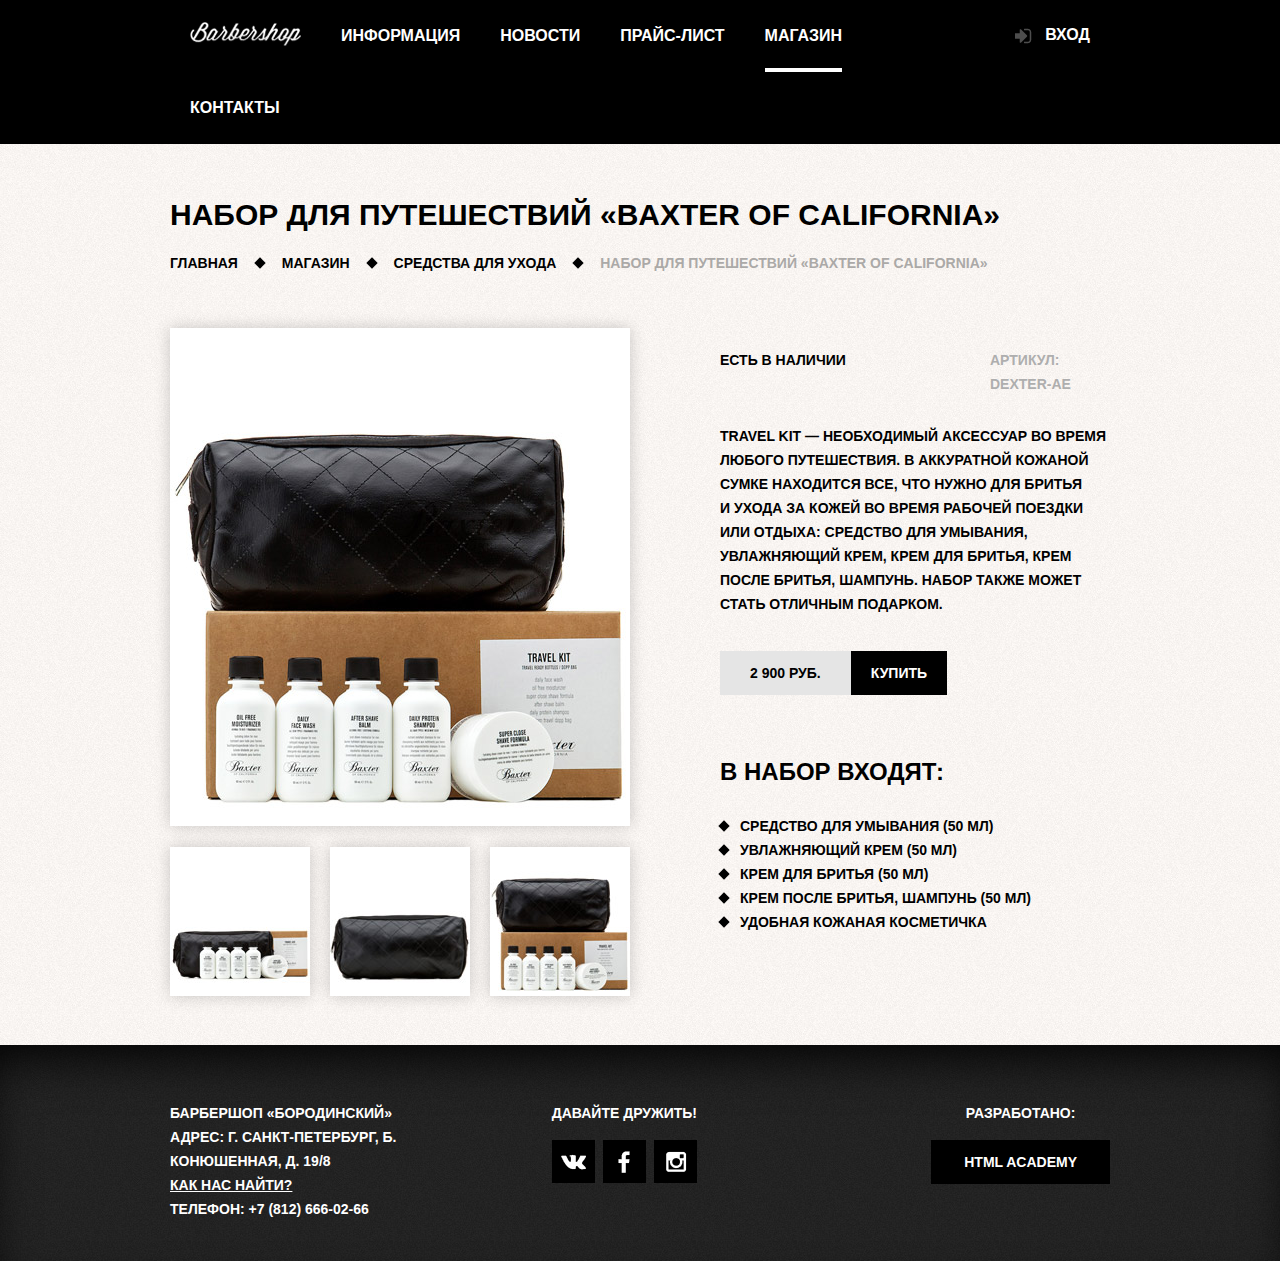
==== commit 04ff8d6c: "Добавлена главная и модальники, доработаны другие страницы (навигация, форма-фильтр, тесты на перепо" ====
--- a/catalog-item.html
+++ b/catalog-item.html
@@ -6,15 +6,13 @@
     <link href="css/normalize.css" rel="stylesheet">
     <link href="css/style.css" rel="stylesheet">
   </head>
-  <body>
-    <header class="header">
+  <body class="inner-page">
+    <header class="main-header">
       <div class="container clearfix">
-        <div class="header-logo">
-          <a href="index.html">
-            <img src="img/header-logo.png" width="111" height="24" alt="Барбершоп &laquo;Бородинский&raquo;">
+        <nav class="main-navigation">
+          <a class="logo-inner" href="index.html">
+            <img src="img/header-logo.png" width="111" height="24" alt="Барбершоп «Бородинский»">
           </a>
-        </div>
-        <nav class="header-navigation">
           <ul>
             <li>
               <a href="#">Информация</a>
@@ -25,29 +23,39 @@
             <li>
               <a href="price.html">Прайс-лист</a>
             </li>
-            <li>
-              <a class="active" href="catalog.html">Магазин</a>
+            <li class="active">
+              <a>Магазин</a>
             </li>
             <li>
               <a href="#">Контакты</a>
             </li>
           </ul>
-         </nav>
+        </nav>
         <div class="user-block">
           <a class="login" href="#">Вход</a>
         </div>
       </div>
     </header>
-    <main class="main-catalog-item">
-      <div class="container clearfix">
-        <h1 class="main-title">Набор для путешествий &laquo;Baxter of California&raquo;</h1>
+    <main class="container clearfix">
+      <div class="inner-page-title">
+        <h1>Набор для путешествий &laquo;Baxter of California&raquo;</h1>
         <ul class="breadcrumbs">
-          <li><a href="index.html">Главная</a></li>
-          <li><a href="catalog.html">Магазин</a></li>
-          <li><a href="#">Средства ухода</a></li>
-          <li><a class="active">Набор для путешествий &laquo;Baxter of California&raquo;</a></li>
+          <li>
+            <a href="index.html">Главная</a>
+          </li>
+          <li>
+            <a href="catalog.html">Магазин</a>
+          </li>
+          <li>
+            <a href="#">Средства для ухода</a>
+          </li>
+          <li class="current">
+            <a>Набор для путешествий &laquo;Baxter of California&raquo;</a>
+          </li>
         </ul>
-        <section class="gallery">
+      </div>
+      <div class="inner-content catalog-item-page clearfix">
+        <section class="item-gallery inner-column-left">
           <img class="big-photo" src="img/catalog-item/item-big-photo.jpg" alt="Набор &laquo;Baxter of California&raquo;" width="460" height="496">
           <div class="thumbs">
             <img src="img/catalog-item/thumbnail-1.jpg" alt="Коллекция средств ухода" width="140" height="149">
@@ -55,22 +63,24 @@
             <img src="img/catalog-item/thumbnail-3.jpg" alt="Набор &laquo;Baxter of California&raquo;" width="140" height="149">
           </div>
         </section>
-        <div class="item-about">
+        <div class="item-about inner-column-right">
           <section class="item-description">
-            <p class="item-article">Артикул: Dexter-AE</p>
-            <p class="item-available">Есть в наличии</p>
-            <p class="item-features">Travel Kit – необходимый аксессуар во время любого путешествия.
-              В аккуратной кожаной сумке находится все, что нужно для бритья и ухода за кожей во время рабочей поездки или отдыха:
-              средство для умывания, увлажняющий крем, крем для бритья, крем после бритья, шампунь.
-              Набор также может стать отличным подарком.</p>
+            <div class="clearfix">
+              <p class="item-article">Артикул: Dexter-AE</p>
+              <p class="item-available">Есть в наличии</p>
+            </div>
+            <p class="item-features">Travel Kit&nbsp;&mdash; необходимый аксессуар во&nbsp;время любого путешествия.
+              В&nbsp;аккуратной кожаной сумке находится все, что нужно для бритья и&nbsp;ухода за&nbsp;кожей
+              во&nbsp;время рабочей поездки или отдыха: средство для умывания, увлажняющий крем, крем для бритья,
+              крем после бритья, шампунь. Набор также может стать отличным подарком.</p>
             <div class="item-price">
-              <b class="grey">3 900 руб.</b>
+              <b class="grey">2 900 руб.</b>
               <a class="btn" href="#">Купить</a>
             </div>
           </section>
           <section class="item-products">
             <h2>В набор входят:</h2>
-            <ul>
+            <ul class="custom-list-2">
               <li>Средство для умывания (50 мл)</li>
               <li>Увлажняющий крем (50 мл)</li>
               <li>Крем для бритья (50 мл)</li>
@@ -81,11 +91,11 @@
         </div>
       </div>
     </main>
-    <footer class="main-footer">
+    <footer class="main-footer inner-footer catalog-item-footer">
       <div class="container clearfix">
         <section class="footer-contacts">
           Барбершоп &laquo;Бородинский&raquo;<br>
-          Адрес: г. Санкт-Петербург, Б. Конюшенная, д. 19/8<br>
+          Адрес: г. Санкт-Петербург, Б. Конюшенная, д. 19/8<br>
           <a href="#">Как нас найти?</a><br>
           Телефон: +7 (812) 666-02-66
         </section>
@@ -101,5 +111,25 @@
         </section>
       </div>
     </footer>
+    <div class="modal-content">
+      <button class="modal-content-close" type="button" title="Закрыть">Закрыть</button>
+      <h2 class="modal-content-title">Личный кабинет</h2>
+      <p>Введите свой логин и пароль.</p>
+      <form class="login-form" action="https://echo.htmlacademy.ru" method="post">
+        <input class="icon-user" type="text" name="login" placeholder="Логин">
+        <input class="icon-password" type="password"  name="password" placeholder="Пароль">
+        <label class="login-checkbox">
+          <input type="checkbox" name="remember">
+          <span class="checkbox-indicator"></span>
+          Запомните меня
+        </label>
+        <a class="restore" href="#">Я забыл пароль!</a>
+        <button class="btn" type="submit">Войти</button>
+      </form>
+    </div>
+    <div class="modal-content-map">
+      <button class="modal-content-close" type="button" title="Закрыть">Закрыть</button>
+      <div id="yandex-map"></div>
+    </div>
   </body>
 </html>
--- a/css/style.css
+++ b/css/style.css
@@ -1,81 +1,125 @@
 body {
-  padding: 0;
   min-width: 960px;
+
+  font-weight: 700;
   font-size: 14px;
   line-height: 24px;
+  font-family: "PT Sans Narrow", "Arial", sans-serif;
+  color: #ffffff;
+  text-transform: uppercase;
+
+  background: #000000 url("../img/background-body.jpg") no-repeat center top;
+}
+
+.inner-page {
   color: #000000;
-  font-weight: bold;
-  font-family: "PT Sans Narrow", "Arial", sans-serif;
-  text-transform: uppercase;
+
+  background: #f8f3f0 url("../img/pattern-light.jpg") repeat;
 }
 
 *, *::after, *::before {
   box-sizing: border-box;
 }
 
-h1 {
-  margin-top: 0;
-  font-size: 30px;
-  line-height: 42px;
-}
-
-h2, .filter-form legend {
-  font-size: 24px;
-  line-height: 30px;
-}
-
 .clearfix::after {
   content: "";
+
   display: table;
   clear: both;
 }
 
 .container {
-  width: 940px;
+  width: 960px;
   margin: 0 auto;
   padding: 0 10px;
-}
-
-.header {
+
+}
+
+.main-header {
+  margin-bottom: 60px;
+
   color: #ffffff;
+
   background-color: #000000;
 }
 
-.header-logo {
+.inner-page .main-header {
+  margin-bottom: 50px;
+}
+
+.main-navigation {
   float: left;
-  margin-top: 23px;
-  margin-right: 23px;
-}
-
-.header-navigation {
-  float: left;
-  max-width: 650px;
-}
-
-.header-navigation ul {
-  margin-top: 0;
-  margin-bottom: 0;
-  padding-left: 0;
+  width: 780px;
+}
+
+.main-navigation ul {
+  margin: 0;
+  padding: 0;
+
   list-style: none;
   font-size: 0;
 }
 
-.header-navigation li {
+.main-navigation li {
   display: inline-block;
+
   font-size: 16px;
   line-height: 20px;
+  vertical-align: top;
+}
+
+.main-navigation a {
+  display: block;
   padding: 26px 20px;
-  vertical-align: top;
-}
-
-.header-navigation a {
-  padding-bottom: 22px;
+
   color: #ffffff;
   text-decoration: none;
 }
 
-.header-navigation .active {
-  border-bottom: 4px solid white;
+.main-navigation a:hover {
+  background: #242424;
+}
+
+.main-navigation .active {
+  position: relative;
+
+  background-color: none;
+}
+
+.main-navigation .active a:hover {
+  background: none;
+}
+
+.main-navigation .active::after {
+  content: "";
+  position: absolute;
+  right: 20px;
+  bottom: 0;
+  left: 20px;
+  height: 4px;
+
+  background-color: #ffffff;
+}
+
+.main-navigation .active a {
+  display: block;
+  padding: 26px 20px;
+}
+
+.main-navigation .logo-inner {
+  float: left;
+  width: 151px;
+  height: 20px;
+  padding-top: 22px;
+}
+
+.main-navigation .logo-inner img{
+  width: 111px;
+  height: 24px;
+}
+
+.main-navigation .logo-inner:hover {
+  background: none;
 }
 
 .user-block {
@@ -85,9 +129,11 @@
 
 .login {
   position: relative;
+
   display: inline-block;
   padding: 25px 20px;
   padding-left: 50px;
+
   font-size: 16px;
   line-height: 20px;
   vertical-align: top;
@@ -95,7 +141,7 @@
   text-decoration: none;
 }
 
-.login:hover, .header-navigation li:hover {
+.login:hover {
   background-color: #242424;
 }
 
@@ -104,21 +150,134 @@
   position: absolute;
   top: 28px;
   left: 20px;
+
   width: 18px;
   height: 18px;
+
   background: transparent url("../img/icons/icon-sprite.png") no-repeat;
-  background-position: -12px 0px;
+  background-position: -12px -0px;
   opacity: 0.3;
 }
 
 .login:hover::before {
   opacity: 1;
+}
+
+.index-logo {
+  width: 368px;
+  height: 204px;
+  margin: 0 auto;
+  margin-bottom: 21px;
+}
+
+.index-logo img {
+  max-width: 100%;
+  height: auto;
+}
+
+.features {
+  margin-bottom: 78px;
+}
+
+.features-item {
+  float: left;
+  width: 300px;
+  margin-right: 20px;
+  text-align: center;
+}
+
+.features-item:last-child {
+  margin-right: 0;
+}
+
+.features-name {
+  position: relative;
+
+  display: block;
+  margin-bottom: 28px;
+  padding-bottom: 31px;
+
+  font-size: 30px;
+  line-height: 42px;
+}
+
+.features-item p {
+  margin: 10px;
+  margin-bottom: 0;
+}
+
+.features-name::after {
+  content: "";
+  position: absolute;
+  bottom: 0;
+  left: 50%;
+
+  display: block;
+  width: 20px;
+  height: 20px;
+  margin-left: -10px;
+
+  background-color: #ffffff;
+  transform: rotate(45deg);
+}
+
+.index-content {
+  margin-bottom: 35px;
+  padding: 45px 80px 46px;
+
+  color: #000000;
+
+  background: url("../img/index/index-content-shadow.png") no-repeat center,
+  #f8f5f2 url("../img/pattern-light.jpg");
+}
+
+.index-content-left {
+  float: left;
+  width: 380px;
+}
+
+.index-content-right {
+  float: right;
+  width: 300px;
+}
+
+.index-content-title {
+  margin: 0;
+  margin-bottom: 20px;
+  font-size: 30px;
+  line-height: 42px;
+}
+
+.index-content p {
+  margin: 0;
+  margin-bottom: 21px;
+}
+
+.news-preview {
+  margin: 0;
+  padding: 0;
+  padding-right: 35px;
+  margin-bottom: 28px;
+  list-style: none;
+}
+
+.news-preview li {
+  margin-bottom: 21px;
+}
+
+.news-preview p {
+  margin-bottom: 0;
+}
+
+.news-preview time {
+  text-transform: none;
 }
 
 .btn {
   display: inline-block;
   margin-right: 16px;
   padding: 10px 33px;
+  margin-bottom: 5px;
   font-weight: 700;
   font-size: 14px;
   line-height: 24px;
@@ -128,137 +287,355 @@
   color: #ffffff;
   text-transform: uppercase;
   text-decoration: none;
+
   background-color: #000000;
   border: none;
   outline: none;
   cursor: pointer;
 }
 
-main {
-  padding-top: 50px;
-  background: #ffffff url("../img/background-main.jpg");
-}
-
-main.main-catalog-item, main.main-catalog {
-  padding-bottom: 49px;
-}
-
-main.main-price {
-  padding-bottom: 77px;
-}
-
-
-.main-title {
-  margin-bottom: 10px;
+.btn:hover,
+.btn:active {
+  background-color: #663d15;
+}
+
+.btn.disabled,
+.btn:disabled {
+  cursor: default;
+  opacity: 0.5;
+}
+
+.btn.disabled:hover,
+.btn:disabled:hover {
+  background-color: #000000;
+}
+
+.gallery {
+  position: relative;
+  margin-top: 22px;
+  height: 260px;
+}
+
+.gallery-content {
+  height: 164px;
+  margin: 0;
+
+  background-color: #cccccc;
+  border: 7px solid #ffffff;
+}
+
+.gallery-content img {
+  max-width: 100%;
+  height: auto;
+}
+
+.gallery .btn {
+  position: absolute;
+  bottom: 0;
+
+  width: 140px;
+  margin: 0;
+}
+
+.gallery-prev {
+  left: 0;
+}
+
+.gallery-next {
+  right: 0;
+}
+
+.appointment-form input {
+  float: left;
+  width: 140px;
+  margin-right: 20px;
+  margin-bottom: 21px;
+  padding: 7px 16px;
+
+  font-size: 14px;
+  line-height: 24px;
+  font-family: "PT Sans Narrow", "Arial", sans-serif;
+  color: #000000;
+  text-transform: uppercase;
+
+  background-color: #f9f6f3;
+  border: 2px solid #000000;
+  outline: none;
+}
+
+.appointment-form input:focus {
+  border: 2px solid #663d15;
+}
+
+.appointment-form input:nth-child(2n) {
+  margin-right: 0;
+}
+
+.appointment-form .btn {
+  clear: both;
+  width: 100%;
+}
+
+
+.inner-page-title {
+  margin-bottom: 45px;
+}
+
+.inner-page-title h1 {
+  margin: 0;
+  margin-bottom: 15px;
+  padding: 0;
+
+  font-size: 30px;
+  line-height: 42px;
 }
 
 .breadcrumbs {
-  padding-left: 0;
-  margin-top: 0;
-  margin-bottom: 50px;
+  margin: 0;
+  padding: 0;
+
+  list-style: none;
 }
 
 .breadcrumbs li {
   position: relative;
+
+  display: inline;
+  padding-right: 40px;
+}
+
+.breadcrumbs li::after {
+  content: "";
+  position: absolute;
+  top: 4px;
+  right: 18px;
+
+  width: 8px;
+  height: 8px;
+
+  background-color: #000000;
+  transform: rotate(45deg);
+}
+
+.breadcrumbs a {
+  color: #000000;
+  text-decoration: none;
+}
+
+.breadcrumbs a:hover {
+  text-decoration: underline;
+}
+
+.breadcrumbs .current a:hover {
+  text-decoration: none;
+}
+
+.breadcrumbs .current a {
+  color: #aba9a7;
+}
+
+.breadcrumbs .current::after {
+  display: none;
+}
+
+/* Общие стили для контентных тегов */
+
+.inner-content {
+  margin-bottom: 77px;
+}
+
+.inner-content h2 {
+  margin-top: 45px;
+  margin-bottom: 27px;
+
+  font-size: 24px;
+  line-height: 30px;
+}
+
+.inner-content p {
+  margin: 14px 0;
+}
+
+.inner-content table {
+  border-collapse: collapse;
+}
+
+.inner-content td {
+  padding: 8px 15px 7px;
+
+  border: 2px solid #000000;
+}
+
+/* Особые стили для контентных тегов */
+
+.big-heading {
+  margin-top: 45px;
+  margin-bottom: 60px;
+
+  text-align: center;
+}
+
+.big-heading h2 {
+  position: relative;
+  z-index: 2;
+
   display: inline-block;
-  vertical-align: top;
-  padding-right: 21px;
-  margin-right: 13px;
-}
-
-.breadcrumbs li:last-child {
-  margin-right: 0;
-  padding-right: 0;
-}
-
-.breadcrumbs li:not(:last-child)::after {
-  position: absolute;
-  content: "";
-  width: 7px;
-  height: 7px;
-  background-color: black;
+  margin: 0;
+  padding: 0 25px;
+
+  font-size: 48px;
+  line-height: 48px;
+  text-align: center;
+
+  background: #f8f3f0 url("../img/pattern-light.jpg") repeat;
+}
+
+.big-heading::after {
+  content: "";
+  position: relative;
+  top: -25px;
+  z-index: 1;
+
+  display: block;
+
+  border-bottom: 2px solid #000000;
+}
+
+.custom-list-1, .custom-list-2 {
+  margin: 14px 0;
+  padding: 0;
+
+  list-style: none;
+}
+
+.custom-list-1 li, .custom-list-2 li {
+  position: relative;
+
+  margin-bottom: 13px;
+  padding-left: 20px;
+}
+
+.custom-list-2 li {
+  position: relative;
+  margin-bottom: 0;
+  padding-left: 20px;
+}
+
+.custom-list-1 li::before, .custom-list-2 li::before {
+  content: "";
+  position: absolute;
+  top: 8px;
+  left: 0;
+
+  width: 8px;
+  height: 8px;
+
+  background-color: #000000;
   transform: rotate(45deg);
-  top: 50%;
-  margin-top: -4px;
-  right: 0;
-}
-
-.breadcrumbs a {
-  display: block;
-  padding: 5px 0;
-  color: inherit;
-  text-decoration: none;
-}
-
-.breadcrumbs .active {
-  color: #aba9a7;
-}
-
-.gallery {
+}
+
+.prices-table {
+  margin-top: 34px;
+  width: 100%;
+  background-color: #f9f6f3;
+}
+
+.prices-table td {
+  width: 50%;
+}
+
+.prices-table td:last-child {
+  text-align: center;
+}
+
+.short-text {
+  padding-right: 45px;
+}
+
+
+.inner-columns {
+  margin: 46px 0;
+}
+
+.inner-column-left,
+.inner-column-right {
+  width: 460px;
+}
+
+.inner-column-left {
   float: left;
-  max-width: 500px;
-}
-
-.gallery .big-photo {
-  display: block;
-  margin: 0 auto;
+}
+
+.inner-column-right {
+  float: right;
+}
+
+.inner-column-left >*:first-child,
+.inner-column-right >*:first-child {
+  margin-top: 0;
+}
+
+.inner-column-left >*:last-child,
+.inner-column-right >*:last-child {
+  margin-bottom: 0;
+}
+
+.catalog-item-page {
+  margin-top: 53px;
+  margin-bottom: 29px;
+}
+
+.item-gallery {
+  line-height: 0;
+}
+
+.item-gallery .big-photo {
+  width: 460px;
+  height: 498px;
+  margin-bottom: 21px;
   box-shadow: 0 0 15px 0 rgba(0, 0, 0, 0.2);
 }
 
 .thumbs {
   font-size: 0;
   line-height: 0;
-  text-align: center;
 }
 
 .thumbs img {
+  width: 140px;
+  height: 149px;
   display: inline-block;
   vertical-align: top;
   margin-right: 20px;
-  margin-top: 20px;
+  margin-bottom: 20px;
   box-shadow: 0 0 15px 0 rgba(0, 0, 0, 0.2);
 }
+
 
 .thumbs img:nth-child(3n) {
   margin-right: 0;
 }
 
 .item-about {
+  padding-top: 6px;
+  padding-left: 70px;
+}
+
+.item-article {
   float: right;
-  width:390px;
-}
-
-.item-description {
-  position: relative;
-  margin-bottom: 63px;
-}
-
-.item-article {
-  position: absolute;
-  top: 0;
-  right: 0;
+  max-width: 120px;
   margin-top: 0;
   color: #aeaeae;
 }
 
 .item-available {
-  margin-bottom: 30px;
+  float: left;
+  max-width: 180px;
+  margin-top: inherit;
 }
 
 .item-features {
   margin-bottom: 37px;
-}
-
-.item-price {
-  font-size: 0;
-}
-
-.item-price .btn {
-  margin-right: 0;
-}
-
-.btn:hover, .btn:active {
-  background-color: #663d15;
 }
 
 .grey {
@@ -269,39 +646,41 @@
   padding: 10px 30px;
 }
 
-.item-products h2 {
-  margin-bottom: 27px;
-}
-
-.item-products ul {
-  margin-top: 0;
-  padding-left: 0;
-  list-style: none;
-}
-
-.item-products li {
+.user-search {
+  float: left;
+  width: 180px;
+  line-height: 18px;
+}
+
+.user-search fieldset {
+  padding: 0;
+  margin-left: 0;
+  margin-right: 0;
+  margin-bottom: 50px;
+  border: none;
+}
+
+.user-search fieldset:nth-child(2){
+
+}
+
+.user-search legend {
+  margin-bottom: 30px;
+  font-size: 24px;
+  line-height: 30px;
+}
+
+.text-label {
+  display: block;
   position: relative;
-  padding-left: 20px;
-}
-
-.item-products li::before {
-  content: "";
-  position: absolute;
-  width: 7px;
-  height: 7px;
-  top: 50%;
-  left: 0;
-  margin-top: -4px;
-  background-color: black;
-  transform: rotate(45deg);
-}
-
-.filter-form input{
+}
+
+.user-search input{
   display: none;
 }
 
 .form-elements {
-  margin-bottom: 21px;
+  margin-bottom: 19px;
 }
 
 .form-elements:last-child {
@@ -309,8 +688,11 @@
 }
 
 .form-elements label {
-  padding-left: 30px;
+  padding-left: 44px;
   position: relative;
+  float: left;
+  width: 170px;
+  cursor: pointer;
 }
 
 input[type="checkbox"] + label::before {
@@ -349,17 +731,30 @@
 }
 
 
-input[type="checkbox"]:checked + label::after {
-  content: "\0274c";
-  position: absolute;
-  top: 0px;
-  left: 3px;
-  width: 8px;
-  height: 8px;
-  color: black;
-}
-
-.form-elements label:hover {
+input[type="checkbox"]:checked + label>.text-label::before {
+  content: "";
+  position: absolute;
+  top: 1px;
+  left: -35px;
+  width: 2px;
+  height: 16px;
+  background-color: black;
+  transform: rotate(45deg);
+}
+
+input[type="checkbox"]:checked + label>.text-label::after {
+  content: "";
+  position: absolute;
+  top: 1px;
+  left: -35px;
+  width: 2px;
+  height: 16px;
+  background-color: black;
+  transform: rotate(-45deg);
+}
+
+
+.user-search label:hover {
   color: #663d15;
 }
 
@@ -378,21 +773,32 @@
   color: #aba9a7;
 }
 
-input[type="checkbox"]:disabled + label::after {
-  content: "\0274c";
-  position: absolute;
-  top: 0;
-  left: 3px;
-  width: 8px;
-  height: 8px;
-  color: #aba9a7;
+input[type="checkbox"]:checked:disabled + label>.text-label::before {
+  content: "";
+  position: absolute;
+  top: 1px;
+  left: -35px;
+  width: 2px;
+  height: 16px;
+  background-color: #aba9a7;;
+  transform: rotate(45deg);
+}
+
+input[type="checkbox"]:checked:disabled + label>.text-label::after {
+  content: "";
+  position: absolute;
+  top: 1px;
+  left: -35px;
+  width: 2px;
+  height: 16px;
+  background-color: #aba9a7;;
+  transform: rotate(-45deg);
 }
 
 input[type="radio"]:checked + label::after {
   content: "";
   position: absolute;
-  top: 50%;
-  margin-top: -4px;
+  top: 5px;
   left: 6px;
   width: 8px;
   height: 8px;
@@ -400,11 +806,10 @@
   background-color: black;
 }
 
-input[type="radio"]:disabled + label::after {
-  content: "";
-  position: absolute;
-  top: 50%;
-  margin-top: -4px;
+input[type="radio"]:checked:disabled + label::after {
+  content: "";
+  position: absolute;
+  top: 5px;
   left: 6px;
   width: 8px;
   height: 8px;
@@ -412,54 +817,15 @@
   background-color: #aba9a7;
 }
 
-.filter-form form {
-  float:left;
-  width: 210px;
-  margin-right: 10px;
-  line-height: 18px;
-
-}
-
-.filter-form fieldset {
-  padding: 0;
-  margin-left: 0;
-  margin-right: 0;
-  margin-top: -6px;
-  margin-bottom: 50px;
-  border: none;
-}
-
-
-.filter-form fieldset:nth-child(2){
-  margin-top: 0;
-}
-
-.filter-form legend {
-  margin-bottom: 29px;
-}
-
+input:disabled + label:hover {
+  color: #aba9a7;
+}
 
 .found-items {
   float: right;
-  max-width: 700px;
+  width: 700px;
+  padding-top: 6px;
   font-size: 0;
-}
-
-.catalog-item h2 {
-  margin-left: 16px;
-  font-size: 14px;
-  line-height: 18px;
-}
-
-.item-category {
-  display: block;
-  width: 100%;
-  text-transform: none;
-}
-
-.catalog-item a {
-  color: inherit;
-  text-decoration: none;
 }
 
 .found-items .catalog-item {
@@ -467,7 +833,7 @@
   vertical-align: top;
   overflow: hidden;
   max-width: 220px;
-  min-height: 290px;
+  padding-bottom: 16px;
   margin-right: 20px;
   margin-bottom: 20px;
   font-size: 14px;
@@ -475,30 +841,59 @@
   box-shadow: 0 0 15px 0 rgba(0, 0, 0, 0.2);
 }
 
+.found-items .catalog-item:nth-child(3n) {
+  margin-right: 0;
+}
+
+.catalog-item h2 {
+  margin-left: 16px;
+  font-size: 14px;
+  line-height: 18px;
+  margin-top: 14px;
+  margin-bottom: 12px;
+}
+
+.item-category {
+  display: block;
+  width: 100%;
+  text-transform: none;
+}
+
+.catalog-item a {
+  color: inherit;
+  text-decoration: none;
+}
+
+.link-photo img {
+  display: block;
+  width: 220px;
+  height: 165px;
+}
+
+.item-description {
+  margin-bottom: 62px;
+}
+
 .item-price {
   font-size: 0;
   text-align: center;
 }
 
-.item-price .grey {
-  width: 110px;
-  padding-left: 0;
-  padding-right: 0;
-  text-align: center;
+.item-description .item-price {
+  text-align: left;
+  margin-top: 35px;
 }
 
 .item-price .btn {
   color: white;
   padding-left: 20px;
   padding-right: 20px;
-}
-
-.found-items .catalog-item:nth-child(3n) {
   margin-right: 0;
+  margin-bottom: 0;
 }
 
 .paginator {
-  margin-top: 25px;
+  margin-top: 24px;
   font-size: 0px;
 }
 
@@ -506,9 +901,8 @@
   display: inline-block;
   margin-right: 7px;
   height: 43px;
-  min-width: 43px;
+  width: 43px;
   padding-top: 11px;
-  padding-bottom: 11px;
   text-align: center;
   vertical-align: middle;
   line-height: 18px;
@@ -527,134 +921,33 @@
   background-color: #663d15;
 }
 
-.title {
-  margin-top: -10px;
-  margin-bottom: 63px;
-  position: relative;
-  font-size: 48px;
-  line-height: 48px;
-  text-align: center;
-}
-
-.title::before {
-  content: "";
-  position: absolute;
-  top:50%;
-  left: 0;
-  width: 161px;
-  margin-top: -1px;
-  border-bottom: 2px solid black;
-}
-
-.title::after {
-  content: "";
-  position: absolute;
-  top:50%;
-  right: 0;
-  width: 161px;
-  margin-top: -1px;
-  border-bottom: 2px solid black;
-}
-
-.price-content-left {
-  float: left;
-  width: 240px;
-}
-
-.products-list {
-  margin-top: -7px;
-  padding-left: 0;
-  list-style: none;
-}
-
-.products-list li {
-  position: relative;
-  margin-bottom: 14px;
-  padding-left: 17px;
-}
-
-.products-list li::before {
-  content: "";
-  width: 7px;
-  height: 7px;
-  position: absolute;
-  top: 50%;
-  left: 0;
-  margin-top: -4px;
-  transform: rotate(45deg);
-  background-color: black;
-}
-
-.price-content-right {
-  float: right;
-  width: 460px;
-}
-
-.price-list {
-  width: 100%;
-  border-collapse: collapse;
-  background-color: #f9f6f3;
-}
-
-.price-list td {
-  width: 50%;
-  border: 2px solid black;
-}
-
-tr td:first-child {
-  padding-top: 10px;
-  padding-bottom: 10px;
-  padding-left: 15px;
-  line-height: 19px;
-}
-
-tr td:last-child {
-  text-align: center;
-}
-
-.price-content-bottom {
-  margin-top: 42px;
-}
-
-.paragraph-left, .paragraph-right {
-  display: block;
-  width: 390px;
-  float: left;
-  margin-top: -7px;
-}
-
-.paragraph-left {
-  margin-right: 90px;
-}
-
-.paragraph-right {
-  width: 380px;
-}
-
-.price-content-left h2,
-.price-content-right h2,
-.price-content-bottom h2 {
+.inner-content-catalog {
+  margin-bottom: 49px;
+}
+
+.main-footer {
+  margin-top: 64px;
+  padding-top: 56px;
+  padding-bottom: 40px;
+
+  color: #ffffff;
+
+  background: #252525 url("../img/background-footer.jpg");
+}
+
+.inner-footer {
   margin-top: 0;
-  margin-bottom: 33px;
-}
-
-.main-footer {
-  padding-top: 56px;
-  padding-bottom: 38px;
-  color: #ffffff;
-  background: #252525 url("../img/background-footer.jpg");
-  box-shadow: inset 0 25px 50px -15px #000000;;
+  box-shadow: inset 0 25px 50px -15px #000000;
 }
 
 .footer-contacts {
   float: left;
   width: 320px;
   margin-right: 60px;
-  min-height: 96px;
 }
 
 .footer-contacts a {
-  color: inherit;
+  color: #ffffff;
 }
 
 .footer-contacts a:hover {
@@ -663,7 +956,7 @@
 
 .footer-social {
   float: left;
-  max-width: 220px;
+  max-width: 200px;
   text-align: center;
 }
 
@@ -681,10 +974,12 @@
   display: inline-block;
   width: 43px;
   height: 43px;
-  margin: 0 2px;
+  margin: 0 2px 5px;
+
   font-size: 0;
   vertical-align: top;
   text-decoration: none;
+
   background: #000000 url("../img/icons/icon-sprite.png") no-repeat center;
 }
 
@@ -716,9 +1011,11 @@
   background-position: 1px -206px;
 }
 
+
 .footer-copyright p {
   margin: 0;
   margin-bottom: 15px;
+
   text-align: center;
 }
 
@@ -731,3 +1028,182 @@
 
   background-color: #ffffff;
 }
+
+.modal-content {
+  position: absolute;
+  top: 120px;
+  left: 50%;
+  z-index: 5;
+  width: 460px;
+  margin-left: -230px;
+  padding: 50px 80px;
+
+  color: #000000;
+
+  background: #f8f3f0 url("../img/pattern-light.jpg");
+  box-shadow: 0 30px 50px rgba(0, 0, 0, 0.7);
+  display: none;
+}
+
+.modal-content-map {
+  position: fixed;
+  top: 50%;
+  left: 50%;
+  width: 780px;
+  height: 574px;
+  margin-top: -280px;
+  margin-left: -390px;
+  z-index: 5;
+  background: #e9e5dc url("../img/map.jpg") -448px -156px;
+  border: 7px solid white;
+  box-shadow: 0 30px 50px rgba(0, 0, 0, 0.7);
+  display: none;
+}
+
+.modal-content-close {
+  position: absolute;
+  top: 0;
+  right: -34px;
+
+  width: 22px;
+  height: 22px;
+
+  font-size: 0;
+
+  background-color: transparent;
+  border: 0;
+  outline: 0;
+  cursor: pointer;
+}
+
+.modal-content-close::before,
+.modal-content-close::after {
+  content: "";
+  position: absolute;
+  top: 10px;
+  left: 2px;
+
+  width: 19px;
+  height: 3px;
+  background-color: #d0d0d0;
+  border-radius: 1px;
+}
+
+.modal-content-close::before {
+  transform: rotate(45deg);
+}
+
+.modal-content-close::after {
+  transform: rotate(-45deg);
+}
+
+.modal-content h2 {
+  margin: 0;
+  margin-bottom: 20px;
+
+  font-size: 30px;
+  line-height: 42px;
+}
+
+.modal-content p {
+  margin: 0;
+  margin-bottom: 14px;
+}
+
+.modal-content .login-form {
+  margin-top: 30px;
+  margin-bottom: 10px;
+}
+
+.login-form input[type="text"],
+.login-form input[type="password"] {
+  width: 300px;
+  margin: 0;
+  margin-bottom: 10px;
+  padding: 10px 15px;
+  padding-right: 40px;
+
+  font-size: 14px;
+  line-height: 24px;
+  font-family: "PT Sans Narrow", "Arial", sans-serif;
+  color: #000000;
+  text-transform: uppercase;
+
+  background-color: #f9f6f3;
+  border: 2px solid #000000;
+  outline: none;
+}
+
+.login-form input:focus {
+  border-color: #663d15;
+}
+
+.login-form input.icon-user {
+  background-image: url("../img/icons/icon-sprite.png");
+  background-repeat: no-repeat;
+  background-position: 100% -242px;
+}
+
+.login-form input.icon-password {
+  background-image: url("../img/icons/icon-sprite.png");
+  background-repeat: no-repeat;
+  background-position: 100% -276px;
+}
+
+.login-form .restore {
+  float: right;
+
+  color: #000000;
+}
+
+.login-form .btn {
+  width: 100%;
+  margin-top: 15px;
+}
+.login-checkbox input[type="checkbox"] {
+  display: none;
+}
+
+.login-checkbox {
+  position: relative;
+
+  padding-left: 30px;
+
+  cursor: pointer;
+}
+
+.login-checkbox:hover {
+  color: #663d15;
+}
+
+.login-checkbox input[type="checkbox"] + .checkbox-indicator {
+  position: absolute;
+  top: -2px;
+  left: 0;
+
+  width: 20px;
+  height: 20px;
+
+  border: 2px solid #000000;
+}
+
+.login-checkbox input[type="checkbox"]:checked + .checkbox-indicator::before,
+.login-checkbox input[type="checkbox"]:checked + .checkbox-indicator::after {
+  content: "";
+  position: absolute;
+  top: 7px;
+  left: 1px;
+
+  width: 15px;
+  height: 2px;
+
+  background-color: #000000;
+}
+
+.login-checkbox input[type="checkbox"]:checked + .checkbox-indicator::before {
+  transform: rotate(45deg);
+}
+
+.login-checkbox input[type="checkbox"]:checked + .checkbox-indicator::after {
+  transform: rotate(-45deg);
+}
